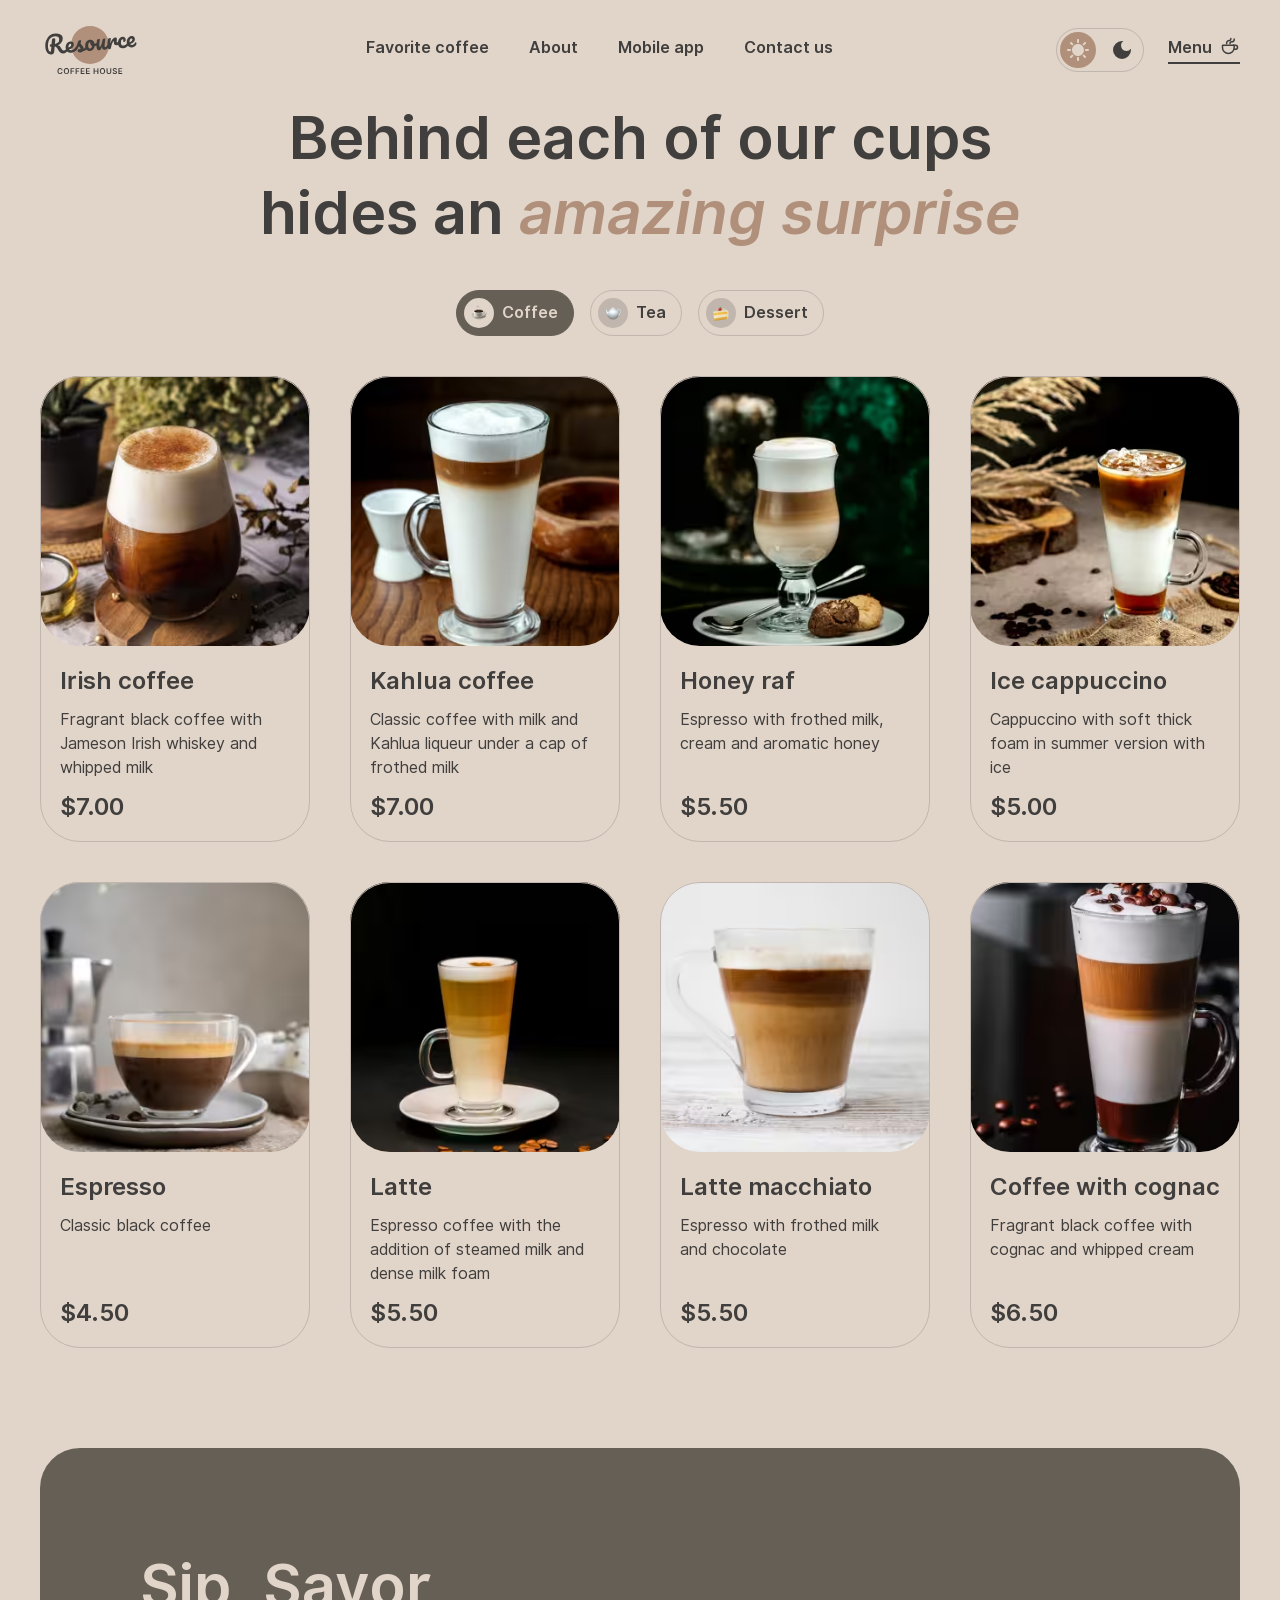
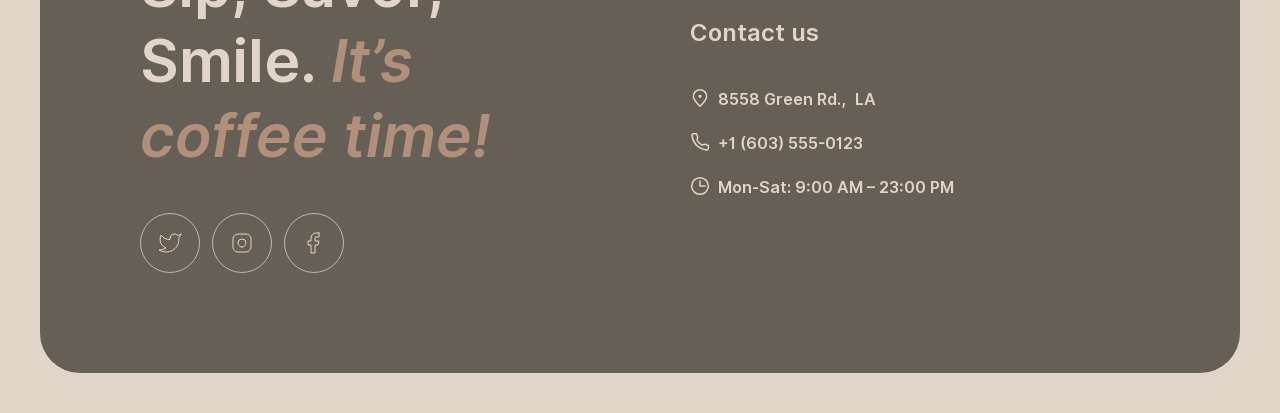
==== coffee-house/menu.html @ 5dc519ab "refactor: format documents" ====
<!doctype html>
<html class="page" lang="en" data-theme="light">
<head>
  <meta charset="UTF-8">
  <meta name="viewport" content="width=device-width, initial-scale=1.0">
  <title>Coffee House</title>
  <link rel="icon" href="images/favicon.svg" type="image/svg+xml">
  <link href="styles/main.css" rel="stylesheet">
  <script>
    if (localStorage.getItem("colorTheme")) {
      document.documentElement.dataset.theme = localStorage.getItem("colorTheme");
    }
  </script>
</head>
<body class="page__body body-js">
  <header class="page__header header">
    <a class="header__logo header-logo" href="index" aria-label="Home">
      <svg class="header-logo__icon" width="100" height="60" aria-hidden="true">
        <use href="images/sprite.svg#logo" />
      </svg>
    </a>
          
    <div class="header__theme header-theme">
      <input class="header-theme__input visually-hidden header-theme-input-js" type="radio" name="switch-theme" id="switch-theme-light" data-theme="light" checked>
      <label class="header-theme__label" for="switch-theme-light" title="Switch to light theme">
        <svg class="header-theme__icon" width="22" height="22" aria-hidden="true">
          <use href="images/sprite.svg#sun" />
        </svg>
      </label>
      <input class="header-theme__input visually-hidden header-theme-input-js" type="radio" name="switch-theme" id="switch-theme-dark" data-theme="dark">
      <label class="header-theme__label" for="switch-theme-dark" title="Switch to dark theme">
        <svg class="header-theme__icon" width="18" height="18" aria-hidden="true">
          <use href="images/sprite.svg#moon" />
        </svg>
      </label>
    </div>

    <button
      class="header__button button button--theme-icon-dark button--size-s button--nav-toggle header-nav-toggle-button-js"
      type="button" title="Toggle menu"></button>

    <nav class="header__nav header-nav header-nav-js">
      <ul class="header-nav__list header-nav-list-js">
        <li class="header-nav__item">
          <a class="header-nav__link" href="index#section-favorite-coffee">Favorite coffee</a>
        </li>
        <li class="header-nav__item">
          <a class="header-nav__link" href="index#section-about">About</a>
        </li>
        <li class="header-nav__item">
          <a class="header-nav__link" href="index#section-mobile-app">Mobile app</a>
        </li>
        <li class="header-nav__item">
          <a class="header-nav__link" href="#section-contact-us">Contact us</a>
        </li>
        <li class="header-nav__item">
          <a class="header-nav__link header-nav__link--is-active">Menu
            <svg class="header-nav__icon" width="20" height="20" aria-hidden="true">
              <use href="images/sprite.svg#coffee-cup" />
            </svg>
          </a>
        </li>
      </ul>
    </nav>
  </header>

  <main class="page__main">
    <section class="page__menu menu">
      <h1 class="menu__title title title--size-m">Behind each of our cups hides an
        <i class="title--highlight">amazing surprise</i>
      </h1>
      <ul class="menu__tabs">
        <li class="menu__tab tab">
          <input class="tab__input visually-hidden menu-tab-js" type="radio" name="menu-tab" id="menu-tab-coffee"
            data-category="coffee" checked>
          <label class="tab__label tab__label--icon-coffee" for="menu-tab-coffee">Coffee</label>
        </li>
        <li class="menu__tab tab">
          <input class="tab__input visually-hidden menu-tab-js" type="radio" name="menu-tab" id="menu-tab-tea"
            data-category="tea">
          <label class="tab__label tab__label--icon-tea" for="menu-tab-tea">Tea</label>
        </li>
        <li class="menu__tab tab">
          <input class="tab__input visually-hidden menu-tab-js" type="radio" name="menu-tab" id="menu-tab-dessert"
            data-category="dessert">
          <label class="tab__label tab__label--icon-dessert" for="menu-tab-dessert">Dessert</label>
        </li>
      </ul>

      <div class="menu__grid menu-grid-js"></div>

      <button class="menu__more button button--theme-icon-dark button--size-m menu-more-button-js" type="button"
        title="Previous slide">
        <svg class="button__icon" width="24" height="24" aria-hidden="true">
          <use href="images/sprite.svg#refresh" />
        </svg>
      </button>
    </section>
  </main>

  <dialog class="page__popup popup popup-js">
    <div class="popup__wrapper">
      <picture class="popup__picture popup-picture-js">
        <source srcset="images/menu/coffee/coffee-1.avif 1x, images/menu/coffee/coffee-1-2x.avif 2x" type="image/avif">
        <source srcset="images/menu/coffee/coffee-1.webp 1x, images/menu/coffee/coffee-1-2x.webp 2x" type="image/webp">
        <img class="popup__img" src="images/menu/coffee/coffee-1.jpg" alt="Irish coffee" width="340" height="340"
          srcset="images/menu/coffee/coffee-1.jpg 1x, images/menu/coffee/coffee-1-2x.jpg 2x">
      </picture>
      <div class="popup__info">
        <div class="popup__text">
          <h3 class="popup__title popup-title-js">Irish coffee</h3>
          <p class="popup__description popup-description-js">Fragrant black coffee with Jameson Irish whiskey and
            whipped milk</p>
        </div>
        <div class="popup__options">
          <p class="popup__label">Size</p>
          <ul class="popup__tabs">
            <li class="popup__tab tab">
              <input class="tab__input visually-hidden popup-tab-size-js" type="radio" name="size-tab" id="size-tab-s"
                data-size-price="0" checked>
              <label class="tab__label" data-tab="S" for="size-tab-s">200 ml</label>
            </li>
            <li class="popup__tab tab">
              <input class="tab__input visually-hidden popup-tab-size-js" type="radio" name="size-tab" id="size-tab-m"
                data-size-price="0.5">
              <label class="tab__label" data-tab="M" for="size-tab-m">300 ml</label>
            </li>
            <li class="popup__tab tab">
              <input class="tab__input visually-hidden popup-tab-size-js" type="radio" name="size-tab" id="size-tab-l"
                data-size-price="1">
              <label class="tab__label" data-tab="L" for="size-tab-l">400 ml</label>
            </li>
          </ul>
        </div>
        <div class="popup__options">
          <p class="popup__label">Additives</p>
          <ul class="popup__tabs">
            <li class="popup__tab tab">
              <input class="tab__input visually-hidden popup-tab-addiives-js" type="checkbox" name="addiives-tab-1"
                id="addiives-tab-1" data-additives-price="0.5">
              <label class="tab__label" data-tab="1" for="addiives-tab-1">Sugar</label>
            </li>
            <li class="popup__tab tab">
              <input class="tab__input visually-hidden popup-tab-addiives-js" type="checkbox" name="addiives-tab-2"
                id="addiives-tab-2" data-additives-price="0.5">
              <label class="tab__label" data-tab="2" for="addiives-tab-2">Cinnamon</label>
            </li>
            <li class="popup__tab tab">
              <input class="tab__input visually-hidden popup-tab-addiives-js" type="checkbox" name="addiives-tab-3"
                id="addiives-tab-3" data-additives-price="0.5">
              <label class="tab__label" data-tab="3" for="addiives-tab-3">Syrup</label>
            </li>
          </ul>
        </div>
        <p class="popup__price">
          <span>Total:</span>
          <span class="popup-price-js">$7.00</span>
        </p>
        <div class="popup__alert popup-alert">
          <svg class="popup-alert__icon" width="16" height="16" aria-hidden="true">
            <use href="images/sprite.svg#alert" />
          </svg>
          <p class="popup-alert__text">The cost is not final. Download our mobile app to see the final price and place
            your order. Earn loyalty points and enjoy your favorite coffee with up to 20% discount.</p>
        </div>
        <button class="popup__close button button--theme-secondary close-popup-js" type="button">Close</button>
      </div>
    </div>
  </dialog>

  <footer class="page__footer footer" id="section-contact-us">
    <div class="footer__wrapper">
      <div class="footer__col">
        <h2 class="footer__title title title--size-m">Sip, Savor, Smile.
          <i class="title--highlight">It’s coffee time!</i>
        </h2>
        <div class="footer__socials">
          <a class="footer__button button button--theme-icon-light button--size-m" href="http://twitter.com" title="Twitter" target="_blank">
            <svg class="button__icon" width="24" height="24" aria-hidden="true">
              <use href="images/sprite.svg#twitter" />
            </svg>
          </a>
          <a class="footer__button button button--theme-icon-light button--size-m" href="https://www.instagram.com/" title="Instagram" target="_blank">
            <svg class="button__icon" width="24" height="24" aria-hidden="true">
              <use href="images/sprite.svg#instagram" />
            </svg>
          </a>
          <a class="footer__button button button--theme-icon-light button--size-m" href="https://www.facebook.com/" title="Facebook" target="_blank">
            <svg class="button__icon" width="24" height="24" aria-hidden="true">
              <use href="images/sprite.svg#facebook" />
            </svg>
          </a>
        </div>
      </div>
      <div class="footer__col footer-contacts">
        <h3 class="footer-contacts__title">Contact us</h3>
        <div class="footer-contacts__list">
          <a class="footer-contacts__link"
            href="https://www.google.com/maps/place/GREEN+ROAD+SOLAR/@34.1634632,-118.3166475,14z/data=!4m6!3m5!1s0x80c2c15433e7f6f9:0xddedaf68bfef64a3!8m2!3d34.1681781!4d-118.2956104!16s%2Fg%2F11h_1gchy1?hl=en&entry=ttu"
            target="_blank">
            <svg class="footer-contacts__icon" width="20" height="20" aria-hidden="true">
              <use href="images/sprite.svg#pin" />
            </svg>
            8558 Green Rd., LA</a>
          <a class="footer-contacts__link" href="tel:+16035550123">
            <svg class="footer-contacts__icon" width="20" height="20" aria-hidden="true">
              <use href="images/sprite.svg#phone" />
            </svg>
            +1 (603) 555-0123</a>
          <p class="footer-contacts__text">
            <svg class="footer-contacts__icon" width="20" height="20" aria-hidden="true">
              <use href="images/sprite.svg#clock" />
            </svg>
            Mon-Sat: 9:00 AM – 23:00 PM
          </p>
        </div>
      </div>
    </div>
  </footer>
  <script src="scripts/common.js"></script>
  <script src="scripts/menu.js"></script>
</body>

</html>
---- coffee-house/styles/main.css ----
/*! normalize.css v8.0.1 | MIT License | github.com/necolas/normalize.css */
/* Document
   ========================================================================== */
/**
 * 1. Correct the line height in all browsers.
 * 2. Prevent adjustments of font size after orientation changes in iOS.
 */
html {
  line-height: 1.15; /* 1 */
  -webkit-text-size-adjust: 100%; /* 2 */
}

/* Sections
   ========================================================================== */
/**
 * Remove the margin in all browsers.
 */
body {
  margin: 0;
}

/**
 * Render the `main` element consistently in IE.
 */
main {
  display: block;
}

/**
 * Correct the font size and margin on `h1` elements within `section` and
 * `article` contexts in Chrome, Firefox, and Safari.
 */
h1 {
  font-size: 2em;
  margin: 0.67em 0;
}

/* Grouping content
   ========================================================================== */
/**
 * 1. Add the correct box sizing in Firefox.
 * 2. Show the overflow in Edge and IE.
 */
hr {
  box-sizing: content-box; /* 1 */
  height: 0; /* 1 */
  overflow: visible; /* 2 */
}

/**
 * 1. Correct the inheritance and scaling of font size in all browsers.
 * 2. Correct the odd `em` font sizing in all browsers.
 */
pre {
  font-family: monospace, monospace; /* 1 */
  font-size: 1em; /* 2 */
}

/* Text-level semantics
   ========================================================================== */
/**
 * Remove the gray background on active links in IE 10.
 */
a {
  background-color: transparent;
}

/**
 * 1. Remove the bottom border in Chrome 57-
 * 2. Add the correct text decoration in Chrome, Edge, IE, Opera, and Safari.
 */
abbr[title] {
  border-bottom: none; /* 1 */
  text-decoration: underline; /* 2 */
  -webkit-text-decoration: underline dotted;
          text-decoration: underline dotted; /* 2 */
}

/**
 * Add the correct font weight in Chrome, Edge, and Safari.
 */
b,
strong {
  font-weight: bolder;
}

/**
 * 1. Correct the inheritance and scaling of font size in all browsers.
 * 2. Correct the odd `em` font sizing in all browsers.
 */
code,
kbd,
samp {
  font-family: monospace, monospace; /* 1 */
  font-size: 1em; /* 2 */
}

/**
 * Add the correct font size in all browsers.
 */
small {
  font-size: 80%;
}

/**
 * Prevent `sub` and `sup` elements from affecting the line height in
 * all browsers.
 */
sub,
sup {
  font-size: 75%;
  line-height: 0;
  position: relative;
  vertical-align: baseline;
}

sub {
  bottom: -0.25em;
}

sup {
  top: -0.5em;
}

/* Embedded content
   ========================================================================== */
/**
 * Remove the border on images inside links in IE 10.
 */
img {
  border-style: none;
}

/* Forms
   ========================================================================== */
/**
 * 1. Change the font styles in all browsers.
 * 2. Remove the margin in Firefox and Safari.
 */
button,
input,
optgroup,
select,
textarea {
  font-family: inherit; /* 1 */
  font-size: 100%; /* 1 */
  line-height: 1.15; /* 1 */
  margin: 0; /* 2 */
}

/**
 * Show the overflow in IE.
 * 1. Show the overflow in Edge.
 */
button,
input { /* 1 */
  overflow: visible;
}

/**
 * Remove the inheritance of text transform in Edge, Firefox, and IE.
 * 1. Remove the inheritance of text transform in Firefox.
 */
button,
select { /* 1 */
  text-transform: none;
}

/**
 * Correct the inability to style clickable types in iOS and Safari.
 */
button,
[type=button],
[type=reset],
[type=submit] {
  -webkit-appearance: button;
}

/**
 * Remove the inner border and padding in Firefox.
 */
button::-moz-focus-inner,
[type=button]::-moz-focus-inner,
[type=reset]::-moz-focus-inner,
[type=submit]::-moz-focus-inner {
  border-style: none;
  padding: 0;
}

/**
 * Restore the focus styles unset by the previous rule.
 */
button:-moz-focusring,
[type=button]:-moz-focusring,
[type=reset]:-moz-focusring,
[type=submit]:-moz-focusring {
  outline: 1px dotted ButtonText;
}

/**
 * Correct the padding in Firefox.
 */
fieldset {
  padding: 0.35em 0.75em 0.625em;
}

/**
 * 1. Correct the text wrapping in Edge and IE.
 * 2. Correct the color inheritance from `fieldset` elements in IE.
 * 3. Remove the padding so developers are not caught out when they zero out
 *    `fieldset` elements in all browsers.
 */
legend {
  box-sizing: border-box; /* 1 */
  color: inherit; /* 2 */
  display: table; /* 1 */
  max-width: 100%; /* 1 */
  padding: 0; /* 3 */
  white-space: normal; /* 1 */
}

/**
 * Add the correct vertical alignment in Chrome, Firefox, and Opera.
 */
progress {
  vertical-align: baseline;
}

/**
 * Remove the default vertical scrollbar in IE 10+.
 */
textarea {
  overflow: auto;
}

/**
 * 1. Add the correct box sizing in IE 10.
 * 2. Remove the padding in IE 10.
 */
[type=checkbox],
[type=radio] {
  box-sizing: border-box; /* 1 */
  padding: 0; /* 2 */
}

/**
 * Correct the cursor style of increment and decrement buttons in Chrome.
 */
[type=number]::-webkit-inner-spin-button,
[type=number]::-webkit-outer-spin-button {
  height: auto;
}

/**
 * 1. Correct the odd appearance in Chrome and Safari.
 * 2. Correct the outline style in Safari.
 */
[type=search] {
  -webkit-appearance: textfield; /* 1 */
  outline-offset: -2px; /* 2 */
}

/**
 * Remove the inner padding in Chrome and Safari on macOS.
 */
[type=search]::-webkit-search-decoration {
  -webkit-appearance: none;
}

/**
 * 1. Correct the inability to style clickable types in iOS and Safari.
 * 2. Change font properties to `inherit` in Safari.
 */
::-webkit-file-upload-button {
  -webkit-appearance: button; /* 1 */
  font: inherit; /* 2 */
}

/* Interactive
   ========================================================================== */
/*
 * Add the correct display in Edge, IE 10+, and Firefox.
 */
details {
  display: block;
}

/*
 * Add the correct display in all browsers.
 */
summary {
  display: list-item;
}

/* Misc
   ========================================================================== */
/**
 * Add the correct display in IE 10+.
 */
template {
  display: none;
}

/**
 * Add the correct display in IE 10.
 */
[hidden] {
  display: none;
}

:root {
  --text-dark: #403F3D;
  --text-light: #E1D4C9;
  --text-accent: #B0907A;
  --background-body: #E1D4C9;
  --background-container: #665F55;
  --background-backdrop: rgba(64, 63, 61, 0.8);
  --border-light: #C1B6AD;
  --border-dark: #665F55;
  --font: 'Inter', sans-serif;
}

html[data-theme=dark] {
  --text-dark: #E1D4C9;
  --text-light: #E1D4C9;
  --text-accent: #B0907A;
  --background-body: #292826;
  --background-container: #403F3D;
  --background-backdrop: rgba(41, 40, 38, 0.8);
  --border-light: #665F55;
  --border-dark: #C1B6AD;
}

@font-face {
  font-family: "Inter";
  src: url("../fonts/Inter-SemiBold.woff2") format("woff2"), url("../fonts/Inter-SemiBold.woff") format("woff");
  font-weight: 600;
  font-style: normal;
  font-display: swap;
}
@font-face {
  font-family: "Inter";
  src: url("../fonts/Inter-SemiBoldItalic.woff2") format("woff2"), url("../fonts/Inter-SemiBoldItalic.woff") format("woff");
  font-weight: 600;
  font-style: italic;
  font-display: swap;
}
@font-face {
  font-family: "Inter";
  src: url("../fonts/Inter-Regular.woff2") format("woff2"), url("../fonts/Inter-Regular.woff") format("woff");
  font-weight: normal;
  font-style: normal;
  font-display: swap;
}
@keyframes fade-in {
  0% {
    opacity: 0;
    display: none;
  }
  100% {
    opacity: 1;
    display: block;
  }
}
@keyframes fade-out {
  0% {
    opacity: 1;
    display: block;
  }
  100% {
    opacity: 0;
    display: none;
  }
}
@keyframes backdrop-fade-in {
  0% {
    background-color: transparent;
  }
  100% {
    background-color: rgba(64, 63, 61, 0.8);
  }
}
*,
::before,
::after {
  box-sizing: border-box;
}

/*
 * Hide only visually, but have it available for screen readers:
 * https://snook.ca/archives/html_and_css/hiding-content-for-accessibility
 *
 * 1. For long content, line feeds are not interpreted as spaces and small width
 *    causes content to wrap 1 word per line:
 *    https://medium.com/@jessebeach/beware-smushed-off-screen-accessible-text-5952a4c2cbfe
 */
.visually-hidden {
  border: 0;
  clip: rect(0, 0, 0, 0);
  height: 1px;
  margin: -1px;
  overflow: hidden;
  padding: 0;
  position: absolute;
  white-space: nowrap;
  width: 1px;
  /* 1 */
}

:focus-visible {
  outline: 2px solid var(--text-accent);
  outline-offset: 2px;
  border-radius: 2px;
}

.page {
  scroll-behavior: smooth;
}
.page__body {
  height: 100dvh;
  display: flex;
  flex-direction: column;
  align-items: center;
  font-family: var(--font);
  background-color: var(--background-body);
  color: var(--text-dark);
}
@media (max-width: 768px) {
  .page__body--is-tablet-fixed {
    overflow: hidden;
  }
}
.page__body--is-fixed {
  overflow: hidden;
}
.page__header, .page__main, .page__footer {
  width: 100%;
  max-width: 1440px;
}
.page__main {
  padding-right: 40px;
  padding-left: 40px;
}
@media (max-width: 767px) {
  .page__main {
    padding-right: 16px;
    padding-left: 16px;
  }
}
.page__hero, .page__slider, .page__about, .page__apps, .page__menu {
  margin-bottom: 100px;
}
.page__footer {
  margin-top: auto;
}

.title {
  font-weight: 600;
}
.title--size-l {
  font-size: 72px;
  line-height: 76px;
}
@media (max-width: 767px) {
  .title--size-l {
    font-size: 42px;
    line-height: 48px;
  }
}
.title--size-m {
  font-size: 60px;
  line-height: 75px;
}
@media (max-width: 767px) {
  .title--size-m {
    font-size: 32px;
    line-height: 40px;
  }
}
.title--highlight {
  color: var(--text-accent);
}

.button {
  display: inline-flex;
  justify-content: center;
  align-items: center;
  border-radius: 100px;
  color: var(--text-dark);
  text-decoration: none;
  font-weight: 600;
  line-height: 24px;
  cursor: pointer;
  border: none;
}
.button--size-s {
  --theme-icon-button-size: 44px;
}
.button--size-m {
  --theme-icon-button-size: 60px;
}
.button--theme-accent {
  min-height: 64px;
  padding: 8px 24px;
  background-color: var(--background-body);
}
.button--theme-accent .button__icon {
  margin-left: 8px;
  width: 20px;
}
@media (hover: hover) {
  .button--theme-accent .button__icon {
    margin-left: 0;
    width: 0;
    opacity: 0;
    transition: opacity 0.2s, width 0.2s 0.2s, margin-left 0.2s 0.2s;
  }
  .button--theme-accent:hover .button__icon {
    margin-left: 8px;
    width: 20px;
    opacity: 1;
    transition: opacity 0.2s 0.2s, width 0.2s, margin-left 0.2s;
  }
}
.button--theme-secondary {
  min-height: 44px;
  padding: 8px 24px;
  background-color: transparent;
  transition: background-color 0.2s, color 0.2s;
  border: 1px solid var(--border-dark);
}
@media (hover: hover) {
  .button--theme-secondary:hover {
    background-color: var(--background-container);
    color: var(--text-light);
  }
}
.button--theme-icon-dark, .button--theme-icon-light {
  width: var(--theme-icon-button-size);
  height: var(--theme-icon-button-size);
  background-color: transparent;
  transition: background-color 0.2s, color 0.2s;
}
.button--theme-icon-dark {
  border: 1px solid var(--border-dark);
}
@media (hover: hover) {
  .button--theme-icon-dark:hover {
    background-color: var(--background-container);
    color: var(--text-light);
  }
}
.button--theme-icon-light {
  border: 1px solid var(--border-light);
  color: var(--text-light);
}
@media (hover: hover) {
  .button--theme-icon-light:hover {
    background-color: var(--background-body);
    color: var(--text-dark);
  }
}
.button--theme-apps {
  justify-content: flex-start;
  gap: 8px;
  min-height: 64px;
  padding: 11px 19px;
  background-color: var(--background-body);
  border: 1px solid var(--border-dark);
  text-align: left;
  transition: background-color 0.2s, color 0.2s;
}
.button--theme-apps .button__info {
  display: flex;
  flex-direction: column;
  gap: 2px;
}
.button--theme-apps .button__title {
  font-size: 10px;
  font-weight: 600;
  line-height: 14px;
}
.button--theme-apps .button__text {
  font-weight: 600;
  line-height: 24px;
}
@media (hover: hover) {
  .button--theme-apps:hover {
    background-color: var(--background-container);
    color: var(--text-light);
  }
}
.button--nav-toggle {
  position: relative;
}
.button--nav-toggle::before, .button--nav-toggle::after {
  content: "";
  position: absolute;
  width: 18px;
  height: 2px;
  left: 50%;
  top: 50%;
  transform: translate(-50%, -50%);
  border-radius: 2px;
  background-color: currentColor;
  transition: transform 0.3s, margin-top 0.3s;
}
.button--nav-toggle::before {
  margin-top: -4px;
}
.button--nav-toggle::after {
  margin-top: 4px;
}
.button--nav-toggle.button--is-active::before, .button--nav-toggle.button--is-active::after {
  margin-top: 0;
}
.button--nav-toggle.button--is-active::before {
  transform: translate(-50%, -50%) rotate(45deg);
}
.button--nav-toggle.button--is-active::after {
  transform: translate(-50%, -50%) rotate(-45deg);
}

.tab__input:checked + .tab__label {
  border: 1px solid var(--border-dark);
  background-color: var(--background-container);
  color: var(--text-light);
}
.tab__input:checked + .tab__label::before {
  background-color: var(--background-body);
  color: var(--text-dark);
}
@media (hover: hover) {
  .tab__label:hover {
    border: 1px solid var(--border-dark);
    background-color: var(--background-container);
    color: var(--text-light);
  }
  .tab__label:hover::before {
    background-color: var(--background-body);
    color: var(--text-dark);
  }
}
.tab__input:not(:checked) + .tab__label {
  cursor: pointer;
}
.tab__input:focus-visible + .tab__label {
  outline: 2px solid var(--text-accent);
  outline-offset: 2px;
}
.tab__label {
  display: flex;
  align-items: center;
  gap: 8px;
  padding: 7px 15px 7px 7px;
  border: 1px solid var(--border-light);
  border-radius: 100px;
  font-weight: 600;
  line-height: 24px;
  transition: border 0.2s, background-color 0.2s, color 0.2s;
}
.tab__label::before {
  content: attr(data-tab);
  width: 30px;
  height: 30px;
  display: flex;
  justify-content: center;
  align-items: center;
  border-radius: 100px;
  flex-shrink: 0;
  transition: background-color 0.2s;
  background-color: var(--border-light);
  color: var(--text-dark);
}
.tab__label--icon-coffee::before, .tab__label--icon-tea::before, .tab__label--icon-dessert::before {
  background-image: url("../images/tabs/menu-sprite.png");
}
@media (min-resolution: 2dppx) {
  .tab__label--icon-coffee::before, .tab__label--icon-tea::before, .tab__label--icon-dessert::before {
    background-image: url("../images/tabs/menu-sprite-2x.png");
    background-size: auto 30px;
  }
}
.tab__label--icon-tea::before {
  background-position: -30px 0;
}
.tab__label--icon-dessert::before {
  background-position: -60px 0;
}

.header {
  position: relative;
  display: flex;
  justify-content: space-between;
  align-items: center;
  padding: 20px 40px;
  gap: 40px;
}
@media (max-width: 1024px) {
  .header {
    gap: 36px;
  }
}
@media (max-width: 768px) {
  .header {
    gap: 24px;
  }
}
@media (max-width: 767px) {
  .header {
    padding-right: 16px;
    padding-left: 16px;
    gap: 12px;
  }
}
.header__theme {
  position: absolute;
  right: 136px;
}
@media (max-width: 768px) {
  .header__theme {
    position: static;
    margin-left: auto;
  }
}
.header__button {
  display: none;
}
@media (max-width: 768px) {
  .header__button {
    display: inline-flex;
  }
}
.header__nav {
  flex-grow: 1;
}
@media (max-width: 768px) {
  .header__nav {
    position: absolute;
    top: 100px;
    right: 0;
    bottom: 0;
    left: 0;
    z-index: 10;
    overflow: hidden;
  }
}

.header-logo__icon {
  vertical-align: middle;
}

.header-theme {
  display: flex;
  gap: 8px;
  border-radius: 50px;
  border: 1px solid var(--border-light);
  padding: 3px;
}
@media (max-width: 768px) {
  .header-theme {
    padding-top: 5px;
    padding-bottom: 5px;
  }
}
@media (hover: hover) {
  .header-theme__input:not(.header-theme__input:checked) + .header-theme__label {
    cursor: pointer;
  }
  .header-theme__input:not(.header-theme__input:checked) + .header-theme__label:hover {
    color: var(--text-light);
    background-color: var(--background-container);
  }
}
.header-theme__input:checked + .header-theme__label {
  background-color: var(--text-accent);
  color: var(--text-light);
}
.header-theme__label {
  width: 36px;
  height: 36px;
  border: none;
  padding: 0;
  display: flex;
  align-items: center;
  justify-content: center;
  border-radius: 50%;
  color: inherit;
  background-color: transparent;
  transition: background-color 0.2s, color 0.2s;
}
@media (max-width: 768px) {
  .header-theme__label {
    width: 44px;
    height: 40px;
  }
}

@media (max-width: 768px) {
  .header-nav {
    visibility: hidden;
    transition: visibility 0.3s;
    transition-property: visibility;
  }
  .header-nav--is-active {
    visibility: visible;
  }
}
.header-nav__list {
  left: 100%;
  display: flex;
  align-items: center;
  text-align: center;
  padding-left: 0;
  margin-top: 0;
  margin-bottom: 0;
  list-style: none;
  gap: 40px;
}
@media (max-width: 1024px) {
  .header-nav__list {
    gap: 32px;
  }
}
@media (max-width: 800px) {
  .header-nav__list {
    gap: 32px;
  }
}
@media (max-width: 768px) {
  .header-nav__list {
    gap: 60px;
    position: absolute;
    right: 0;
    top: 0;
    bottom: 0;
    align-items: center;
    flex-direction: column;
    width: 100%;
    padding: 60px 40px;
    background-color: var(--background-body);
    transform: translateX(0);
    transition: transform 0.3s;
    box-sizing: border-box;
    overflow: auto;
  }
}
@media (max-width: 768px) and (hover: hover) {
  .header-nav__list {
    gap: 56px;
  }
}
@media (max-width: 768px) {
  .header-nav__list--is-active {
    transform: translateX(-100%);
  }
}
.header-nav__item:first-child {
  margin-left: auto;
}
.header-nav__item:last-child {
  margin-left: auto;
  padding-left: 110px;
}
@media (max-width: 768px) {
  .header-nav__item:first-child {
    margin-left: 0;
  }
  .header-nav__item:last-child {
    margin-top: 40px;
    margin-left: 0;
  }
}
.header-nav__link {
  position: relative;
  display: flex;
  padding-bottom: 4px;
  gap: 8px;
  color: var(--text-dark);
  text-decoration: none;
  font-weight: 600;
  line-height: 24px;
}
@media (max-width: 768px) {
  .header-nav__link {
    gap: 16px;
    font-size: 32px;
    line-height: 40px;
  }
}
@media (max-width: 768px) and (hover: none) {
  .header-nav__link {
    padding-bottom: 0;
  }
  .header-nav__link::after {
    display: none;
  }
}
.header-nav__link::after {
  content: "";
  position: absolute;
  right: 0;
  bottom: 0;
  left: 0;
  height: 2px;
  width: 0;
  margin-right: auto;
  margin-left: auto;
  background-color: currentColor;
  transition: width 0.2s, opacity 0.2s;
  opacity: 0;
}
.header-nav__link--is-active::after {
  width: 100%;
  opacity: 1;
}
@media (hover: hover) {
  .header-nav__link:hover::after {
    width: 100%;
    opacity: 1;
  }
}
.header-nav__icon {
  vertical-align: top;
}
@media (max-width: 768px) {
  .header-nav__icon {
    width: 40px;
    height: 40px;
  }
}

.hero {
  padding: 100px;
  border-radius: 40px;
  position: relative;
}
@media (max-width: 1024px) {
  .hero {
    padding-right: 60px;
    padding-left: 60px;
  }
}
@media (max-width: 767px) {
  .hero {
    padding: 60px 16px;
  }
}
.hero__media {
  position: absolute;
  left: 0;
  top: 0;
  height: 100%;
  width: 100%;
  border-radius: 40px;
  -o-object-fit: cover;
     object-fit: cover;
  background-color: var(--background-container);
}
.hero__info {
  max-width: 530px;
  position: relative;
  color: var(--text-light);
}
.hero__title {
  margin-top: 0;
  margin-bottom: 40px;
}
.hero__text {
  margin-top: 0;
  margin-bottom: 40px;
  line-height: 24px;
}
.hero__button {
  min-width: 200px;
}

.slider {
  text-align: center;
}
.slider__title {
  margin-top: 0;
  margin-bottom: 40px;
}
.slider__inner {
  position: relative;
}
.slider__slides {
  margin-left: auto;
  margin-right: auto;
  max-width: 480px;
  overflow: hidden;
  display: flex;
}
.slider__slide {
  flex-shrink: 0;
  max-width: 100%;
}
.slider__button {
  position: absolute;
  top: 50%;
  transform: translateY(-50%);
}
.slider__button--prev {
  left: 4px;
}
@media (max-width: 1024px) {
  .slider__button--prev {
    left: 0;
  }
}
.slider__button--next {
  right: 4px;
}
@media (max-width: 1024px) {
  .slider__button--next {
    right: 0;
  }
}
@media (max-width: 767px) {
  .slider__button {
    display: none;
  }
}
.slider__pagination {
  margin-top: 40px;
  display: flex;
  justify-content: center;
  gap: 12px;
}
.slider__page {
  width: 40px;
  height: 4px;
  border-radius: 100px;
  background-color: var(--border-light);
  transition: background-color 0.2s;
}
.slider__page--is-active {
  background-color: var(--border-dark);
}

.slider-slide__img {
  width: 100%;
  height: auto;
  display: block;
  margin-bottom: 20px;
}
.slider-slide__title {
  margin-top: 0;
  margin-bottom: 16px;
}
.slider-slide__title, .slider-slide__price {
  margin-top: 0;
  font-size: 24px;
  font-weight: 600;
  line-height: 30px;
}
.slider-slide__description {
  margin-top: 0;
  margin-bottom: 16px;
  line-height: 24px;
}
.slider-slide__price {
  margin-bottom: 0;
}

.about__title {
  margin-top: 0;
  margin-bottom: 40px;
}
.about__gallery {
  display: grid;
  grid-template-columns: repeat(2, 1fr);
  grid-gap: 40px;
}
@media (max-width: 768px) {
  .about__gallery {
    display: flex;
    flex-direction: column;
  }
}
.about__picture {
  overflow: hidden;
  border-radius: 20px;
}
.about__picture:nth-child(4n-3) {
  grid-row: 1/3;
  aspect-ratio: 660/590;
}
.about__picture:nth-child(4n-2) {
  grid-row: 3/4;
  aspect-ratio: 660/430;
}
.about__picture:nth-child(4n-1) {
  grid-row: 1/2;
  aspect-ratio: 660/430;
}
.about__picture:nth-child(4n) {
  grid-row: 2/4;
  aspect-ratio: 660/590;
}
@media (max-width: 768px) {
  .about__picture:nth-child(n) {
    height: 590px;
    aspect-ratio: auto;
  }
  .about__picture--hide-mobile {
    display: none;
  }
}
.about__img {
  display: block;
  width: 100%;
  height: 100%;
  -o-object-fit: cover;
     object-fit: cover;
  border-radius: 20px;
  transform: scale(1.1);
  transition: transform 0.2s;
}
@media (max-width: 768px) {
  .about__img {
    transform: scale(1.055);
  }
}
@media (max-width: 767px) {
  .about__img {
    transform: scale(1.23);
  }
}
@media (hover: hover) {
  .about__img:hover {
    transform: scale(1);
  }
}

.apps {
  display: flex;
  align-items: center;
  gap: 100px;
}
@media (max-width: 1024px) {
  .apps {
    flex-direction: column;
  }
}
@media (max-width: 767px) {
  .apps {
    gap: 40px;
  }
}
.apps__info {
  flex-basis: 50%;
}
.apps__title {
  margin-top: 0;
  margin-bottom: 40px;
}
.apps__text {
  margin-top: 0;
  margin-bottom: 40px;
  line-height: 24px;
}
.apps__buttons {
  margin-bottom: 1px;
  display: flex;
  flex-wrap: wrap;
  gap: 20px;
}
.apps__button {
  min-width: 200px;
}
.apps__picture {
  flex-basis: 50%;
}
.apps__img {
  width: 100%;
  height: auto;
  display: block;
}

.menu__title {
  margin: 0 auto 40px;
  max-width: 800px;
  text-align: center;
}
.menu__tabs {
  display: flex;
  flex-wrap: wrap;
  justify-content: center;
  gap: 16px;
  padding-left: 0;
  margin-top: 0;
  margin-bottom: 40px;
  list-style: none;
}
@media (max-width: 767px) {
  .menu__tabs {
    gap: 8px;
  }
}
.menu__grid {
  display: flex;
  flex-wrap: wrap;
  justify-content: center;
  gap: 40px;
}
.menu__item {
  position: relative;
  max-width: 310px;
  flex-basis: calc(25% - 30px);
}
@media (max-width: 1024px) {
  .menu__item {
    flex-basis: calc(33.3333% - 26.6666666667px);
  }
}
@media (max-width: 768px) {
  .menu__item {
    flex-basis: calc(50% - 20px);
  }
}
@media (max-width: 480px) {
  .menu__item {
    flex-basis: 100%;
  }
}
.menu__more {
  display: none;
  margin-top: 40px;
  margin-left: auto;
  margin-right: auto;
}
.menu__more--is-active {
  display: flex;
}

.menu-item {
  border-radius: 40px;
  display: flex;
  flex-direction: column;
  cursor: pointer;
}
@media (max-width: 768px) {
  .menu-item--hide-mobile {
    display: none;
  }
}
.menu-item::after {
  content: "";
  position: absolute;
  top: 0;
  right: 0;
  bottom: 0;
  left: 0;
  border: 1px solid var(--border-light);
  pointer-events: none;
  border-radius: 40px;
}
.menu-item__picture {
  display: block;
  border-radius: 40px;
  overflow: hidden;
}
.menu-item__img {
  display: block;
  width: 100%;
  height: auto;
  transform: scale(1.1);
  transition: transform 0.2s;
  border-radius: 40px;
}
.menu-item__info {
  display: flex;
  flex-direction: column;
  padding: 20px;
  gap: 12px;
  flex-grow: 1;
  border-bottom-right-radius: 40px;
  border-bottom-left-radius: 40px;
}
.menu-item__title {
  margin-top: 0;
  margin-bottom: 0;
  font-size: 24px;
  font-weight: 600;
  line-height: 30px;
}
.menu-item__text {
  min-height: 72px;
  margin-top: 0;
  margin-bottom: 0;
  line-height: 24px;
}
.menu-item__price {
  margin-top: auto;
  margin-bottom: 0;
  font-size: 24px;
  font-weight: 600;
  line-height: 30px;
}
@media (hover: hover) {
  .menu-item:hover .menu-item__img {
    transform: scale(1);
  }
}

.popup {
  position: fixed;
  padding: 0;
  border: none;
  background: none;
  width: 800px;
  max-width: calc(100% - 80px);
  max-height: calc(100% - 80px);
  animation: fade-out 0.3s ease-out;
  color: var(--text-dark);
  border-radius: 40px;
  top: 0;
  bottom: 0;
}
@media (max-width: 520px) {
  .popup {
    max-width: calc(100% - 38px);
    max-height: calc(100% - 38px);
  }
}
.popup[open] {
  animation: fade-in 0.3s ease-out;
}
.popup::backdrop {
  background-color: rgba(64, 63, 61, 0.8);
  animation: backdrop-fade-in 0.3s ease-out forwards;
  cursor: pointer;
}
.popup__wrapper {
  padding: 16px;
  background: var(--background-body);
  display: flex;
  align-items: flex-start;
  gap: 20px;
  border-radius: 40px;
}
.popup__picture {
  display: block;
  border-radius: 40px;
  overflow: hidden;
  width: 310px;
  flex-shrink: 0;
}
@media (max-width: 767px) {
  .popup__picture {
    display: none;
  }
}
.popup__img {
  display: block;
  width: 100%;
  height: auto;
  transform: scale(1.1);
  transition: transform 0.2s;
  border-radius: 40px;
}
.popup__info {
  display: flex;
  flex-direction: column;
  gap: 20px;
}
.popup__text {
  display: flex;
  flex-direction: column;
  gap: 12px;
}
.popup__title {
  margin-top: 0;
  margin-bottom: 0;
  font-size: 24px;
  font-weight: 600;
  line-height: 30px;
}
.popup__description {
  margin-top: 0;
  margin-bottom: 0;
  line-height: 24px;
}
.popup__label {
  margin-top: 0;
  margin-bottom: 8px;
  line-height: 24px;
}
.popup__tabs {
  display: flex;
  flex-wrap: wrap;
  gap: 8px;
  padding-left: 0;
  margin-top: 0;
  margin-bottom: 0;
  list-style: none;
}
.popup__price {
  display: flex;
  justify-content: space-between;
  gap: 20px;
  margin-top: auto;
  margin-bottom: 0;
  font-size: 24px;
  font-weight: 600;
  line-height: 30px;
}

.popup-alert {
  display: flex;
  gap: 8px;
  padding-top: 12px;
  padding-bottom: 12px;
  border-top: 1px solid var(--border-light);
}
.popup-alert__icon {
  flex-shrink: 0;
}
.popup-alert__text {
  margin-top: 0;
  margin-bottom: 0;
  font-size: 10px;
  font-weight: 600;
  line-height: 14px;
}

.footer {
  padding-left: 40px;
  padding-right: 40px;
}
@media (max-width: 767px) {
  .footer {
    padding-right: 16px;
    padding-left: 16px;
  }
}
.footer__wrapper {
  margin-bottom: 40px;
  display: flex;
  justify-content: space-between;
  align-items: center;
  padding: 100px;
  gap: 100px;
  border-radius: 40px;
  background-color: var(--background-container);
  color: var(--text-light);
}
@media (max-width: 1024px) {
  .footer__wrapper {
    padding-right: 60px;
    padding-left: 60px;
    flex-direction: column;
    align-items: flex-start;
  }
}
@media (max-width: 767px) {
  .footer__wrapper {
    padding: 60px 16px;
    gap: 40px;
  }
}
.footer__col {
  flex-basis: 50%;
}
.footer__title {
  margin-top: 0;
  margin-bottom: 40px;
}
.footer__socials {
  display: flex;
  gap: 12px;
}

.footer-contacts__title {
  margin-top: 0;
  margin-bottom: 40px;
  font-size: 24px;
  font-weight: 600;
  line-height: 30px;
}
.footer-contacts__list {
  display: flex;
  flex-direction: column;
  align-items: flex-start;
  gap: 16px;
}
.footer-contacts__link, .footer-contacts__text {
  display: flex;
  padding-bottom: 4px;
  gap: 8px;
  font-weight: 600;
  line-height: 24px;
}
.footer-contacts__link {
  position: relative;
  color: currentColor;
  text-decoration: none;
}
.footer-contacts__link::after {
  content: "";
  position: absolute;
  right: 0;
  bottom: 0;
  left: 0;
  height: 2px;
  width: 0;
  margin-right: auto;
  margin-left: auto;
  background-color: currentColor;
  transition: width 0.2s, opacity 0.2s;
  opacity: 0;
}
@media (hover: hover) {
  .footer-contacts__link:hover::after {
    width: 100%;
    opacity: 1;
  }
}
.footer-contacts__text {
  margin-top: 0;
  margin-bottom: 0;
}/*# sourceMappingURL=main.css.map */
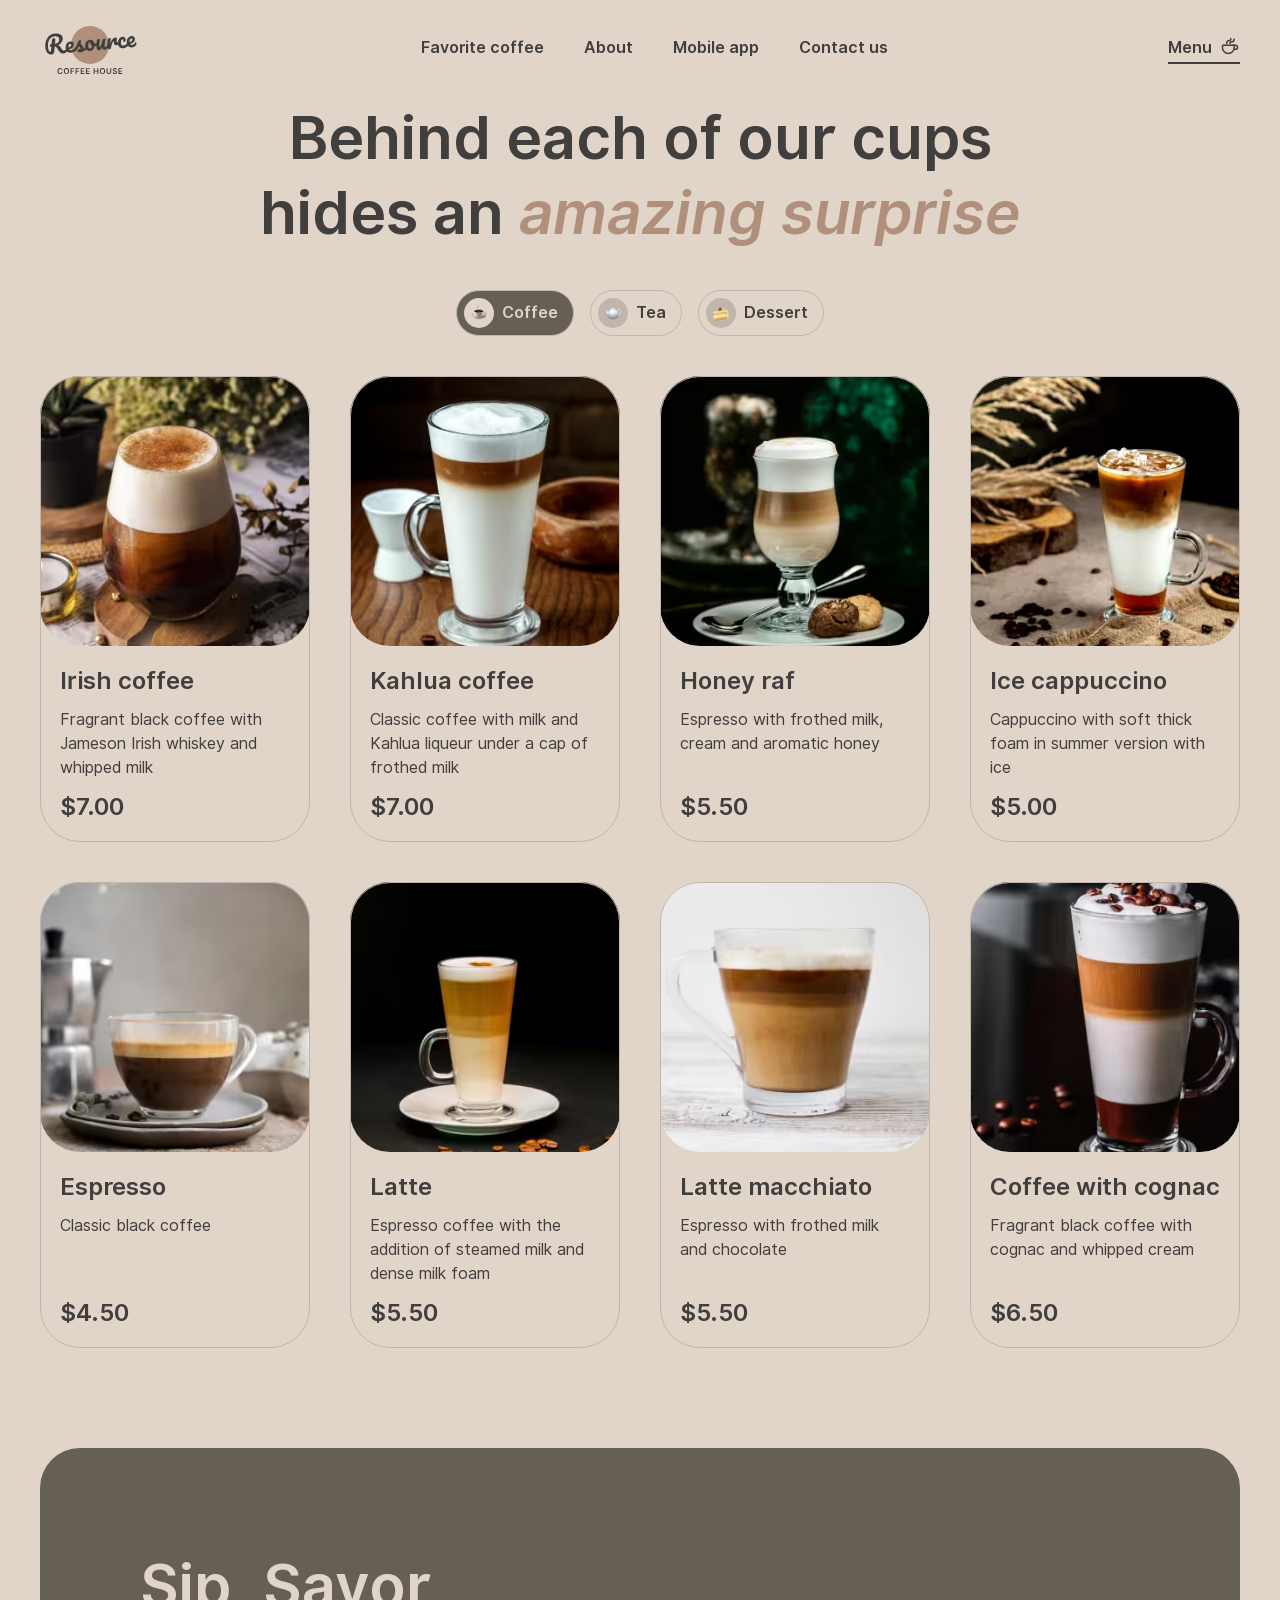
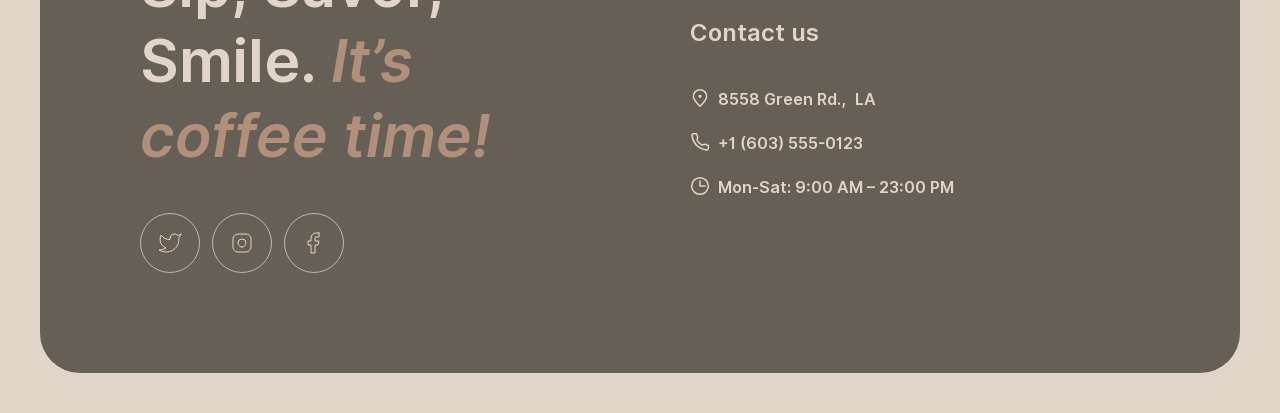
==== commit 969f0320: "Merge pull request #1 from JohnEVgit/landing-page Landing Page. Часть 1: Вёрстка" ====
--- a/coffee-house/menu.html
+++ b/coffee-house/menu.html
@@ -1,224 +1,239 @@
 <!doctype html>
-<html class="page" lang="en" data-theme="light">
-<head>
-  <meta charset="UTF-8">
-  <meta name="viewport" content="width=device-width, initial-scale=1.0">
-  <title>Coffee House</title>
-  <link rel="icon" href="images/favicon.svg" type="image/svg+xml">
-  <link href="styles/main.css" rel="stylesheet">
-  <script>
-    if (localStorage.getItem("colorTheme")) {
-      document.documentElement.dataset.theme = localStorage.getItem("colorTheme");
-    }
-  </script>
-</head>
-<body class="page__body body-js">
-  <header class="page__header header">
-    <a class="header__logo header-logo" href="index" aria-label="Home">
-      <svg class="header-logo__icon" width="100" height="60" aria-hidden="true">
-        <use href="images/sprite.svg#logo" />
-      </svg>
-    </a>
-          
-    <div class="header__theme header-theme">
-      <input class="header-theme__input visually-hidden header-theme-input-js" type="radio" name="switch-theme" id="switch-theme-light" data-theme="light" checked>
-      <label class="header-theme__label" for="switch-theme-light" title="Switch to light theme">
-        <svg class="header-theme__icon" width="22" height="22" aria-hidden="true">
-          <use href="images/sprite.svg#sun" />
+<html class="page" lang="en">
+  <head>
+    <meta charset="UTF-8">
+    <meta name="viewport" content="width=device-width, initial-scale=1.0">
+    <title>Coffee House</title>
+    <link rel="icon" href="images/favicon.svg" type="image/svg+xml">
+    <link href="styles/main.css" rel="stylesheet">
+  </head>
+  <body class="page__body">
+    <header class="page__header header">
+      <a class="header__logo header-logo" href="index" aria-label="Home">
+        <svg class="header-logo__icon" width="100" height="60" aria-hidden="true">
+          <use href="images/sprite.svg#logo" />
         </svg>
-      </label>
-      <input class="header-theme__input visually-hidden header-theme-input-js" type="radio" name="switch-theme" id="switch-theme-dark" data-theme="dark">
-      <label class="header-theme__label" for="switch-theme-dark" title="Switch to dark theme">
-        <svg class="header-theme__icon" width="18" height="18" aria-hidden="true">
-          <use href="images/sprite.svg#moon" />
-        </svg>
-      </label>
-    </div>
-
-    <button
-      class="header__button button button--theme-icon-dark button--size-s button--nav-toggle header-nav-toggle-button-js"
-      type="button" title="Toggle menu"></button>
-
-    <nav class="header__nav header-nav header-nav-js">
-      <ul class="header-nav__list header-nav-list-js">
-        <li class="header-nav__item">
-          <a class="header-nav__link" href="index#section-favorite-coffee">Favorite coffee</a>
-        </li>
-        <li class="header-nav__item">
-          <a class="header-nav__link" href="index#section-about">About</a>
-        </li>
-        <li class="header-nav__item">
-          <a class="header-nav__link" href="index#section-mobile-app">Mobile app</a>
-        </li>
-        <li class="header-nav__item">
-          <a class="header-nav__link" href="#section-contact-us">Contact us</a>
-        </li>
-        <li class="header-nav__item">
-          <a class="header-nav__link header-nav__link--is-active">Menu
-            <svg class="header-nav__icon" width="20" height="20" aria-hidden="true">
-              <use href="images/sprite.svg#coffee-cup" />
-            </svg>
-          </a>
-        </li>
-      </ul>
-    </nav>
-  </header>
-
-  <main class="page__main">
-    <section class="page__menu menu">
-      <h1 class="menu__title title title--size-m">Behind each of our cups hides an
-        <i class="title--highlight">amazing surprise</i>
-      </h1>
-      <ul class="menu__tabs">
-        <li class="menu__tab tab">
-          <input class="tab__input visually-hidden menu-tab-js" type="radio" name="menu-tab" id="menu-tab-coffee"
-            data-category="coffee" checked>
-          <label class="tab__label tab__label--icon-coffee" for="menu-tab-coffee">Coffee</label>
-        </li>
-        <li class="menu__tab tab">
-          <input class="tab__input visually-hidden menu-tab-js" type="radio" name="menu-tab" id="menu-tab-tea"
-            data-category="tea">
-          <label class="tab__label tab__label--icon-tea" for="menu-tab-tea">Tea</label>
-        </li>
-        <li class="menu__tab tab">
-          <input class="tab__input visually-hidden menu-tab-js" type="radio" name="menu-tab" id="menu-tab-dessert"
-            data-category="dessert">
-          <label class="tab__label tab__label--icon-dessert" for="menu-tab-dessert">Dessert</label>
-        </li>
-      </ul>
-
-      <div class="menu__grid menu-grid-js"></div>
-
-      <button class="menu__more button button--theme-icon-dark button--size-m menu-more-button-js" type="button"
-        title="Previous slide">
-        <svg class="button__icon" width="24" height="24" aria-hidden="true">
-          <use href="images/sprite.svg#refresh" />
+      </a>
+
+      <button class="header__button button button--theme-icon-dark button--size-s" type="button" title="Open menu">
+        <svg class="button__icon" width="18" height="10" aria-hidden="true">
+          <use href="images/sprite.svg#burger" />
         </svg>
       </button>
-    </section>
-  </main>
-
-  <dialog class="page__popup popup popup-js">
-    <div class="popup__wrapper">
-      <picture class="popup__picture popup-picture-js">
-        <source srcset="images/menu/coffee/coffee-1.avif 1x, images/menu/coffee/coffee-1-2x.avif 2x" type="image/avif">
-        <source srcset="images/menu/coffee/coffee-1.webp 1x, images/menu/coffee/coffee-1-2x.webp 2x" type="image/webp">
-        <img class="popup__img" src="images/menu/coffee/coffee-1.jpg" alt="Irish coffee" width="340" height="340"
-          srcset="images/menu/coffee/coffee-1.jpg 1x, images/menu/coffee/coffee-1-2x.jpg 2x">
-      </picture>
-      <div class="popup__info">
-        <div class="popup__text">
-          <h3 class="popup__title popup-title-js">Irish coffee</h3>
-          <p class="popup__description popup-description-js">Fragrant black coffee with Jameson Irish whiskey and
-            whipped milk</p>
+
+      <nav class="header__nav header-nav">
+        <ul class="header-nav__list">
+          <li class="header-nav__item">
+            <a class="header-nav__link" href="index#section-favorite-coffee">Favorite coffee</a>
+          </li>
+          <li class="header-nav__item">
+            <a class="header-nav__link" href="index#section-about">About</a>
+          </li>
+          <li class="header-nav__item">
+            <a class="header-nav__link" href="index#section-mobile-app">Mobile app</a>
+          </li>
+          <li class="header-nav__item">
+            <a class="header-nav__link" href="#section-contact-us">Contact us</a>
+          </li>
+
+          <li class="header-nav__item">
+            <a class="header-nav__link header-nav__link--is-active">Menu
+              <svg class="header-nav__icon" width="20" height="20" aria-hidden="true">
+                <use href="images/sprite.svg#coffee-cup" />
+              </svg>
+            </a>
+          </li>
+        </ul>
+      </nav>
+    </header>
+
+    <main class="page__main">
+      <section class="page__menu menu">
+        <h1 class="menu__title title title--size-m">Behind each of our cups hides an 
+          <i class="title--highlight">amazing surprise</i>
+        </h1>
+        <ul class="menu__tabs">
+          <li class="menu__tab tab">
+            <input class="tab__input visually-hidden" type="radio" name="menu-tab" id="menu-tab-coffee" checked>
+            <label class="tab__label tab__label--icon-coffee" for="menu-tab-coffee">Coffee</label>
+          </li>
+          <li class="menu__tab tab">
+            <input class="tab__input visually-hidden" type="radio" name="menu-tab" id="menu-tab-tea">
+            <label class="tab__label tab__label--icon-tea" for="menu-tab-tea">Tea</label>
+          </li>
+          <li class="menu__tab tab">
+            <input class="tab__input visually-hidden" type="radio" name="menu-tab" id="menu-tab-dessert">
+            <label class="tab__label tab__label--icon-dessert" for="menu-tab-dessert">Dessert</label>
+          </li>
+        </ul>
+
+        <div class="menu__grid">
+          <div class="menu__item menu-item" tabindex="0">
+            <picture class="menu-item__picture">
+              <source srcset="images/menu/coffee/coffee-1.avif 1x, images/menu/coffee/coffee-1-2x.avif 2x" type="image/avif">
+              <source srcset="images/menu/coffee/coffee-1.webp 1x, images/menu/coffee/coffee-1-2x.webp 2x" type="image/webp">
+              <img class="menu-item__img" src="images/menu/coffee/coffee-1.jpg" alt="Irish coffee" width="340" height="340"
+                srcset="images/menu/coffee/coffee-1.jpg 1x, images/menu/coffee/coffee-1-2x.jpg 2x">
+            </picture>
+            <div class="menu-item__info">
+              <h3 class="menu-item__title">Irish coffee</h3>
+              <p class="menu-item__text">Fragrant black coffee with Jameson Irish whiskey and whipped milk</p>
+              <p class="menu-item__price">$7.00</p>
+            </div>
+          </div>
+
+          <div class="menu__item menu-item" tabindex="0">
+            <picture class="menu-item__picture">
+              <source srcset="images/menu/coffee/coffee-2.avif 1x, images/menu/coffee/coffee-2-2x.avif 2x" type="image/avif">
+              <source srcset="images/menu/coffee/coffee-2.webp 1x, images/menu/coffee/coffee-2-2x.webp 2x" type="image/webp">
+              <img class="menu-item__img" src="images/menu/coffee/coffee-2.jpg" alt="Kahlua coffee" width="340" height="340"
+                srcset="images/menu/coffee/coffee-2.jpg 1x, images/menu/coffee/coffee-2-2x.jpg 2x">
+            </picture>
+            <div class="menu-item__info">
+              <h3 class="menu-item__title">Kahlua coffee</h3>
+              <p class="menu-item__text">Classic coffee with milk and Kahlua liqueur under a cap of frothed milk</p>
+              <p class="menu-item__price">$7.00</p>
+            </div>
+          </div>
+
+          <div class="menu__item menu-item" tabindex="0">
+            <picture class="menu-item__picture">
+              <source srcset="images/menu/coffee/coffee-3.avif 1x, images/menu/coffee/coffee-3-2x.avif 2x" type="image/avif">
+              <source srcset="images/menu/coffee/coffee-3.webp 1x, images/menu/coffee/coffee-3-2x.webp 2x" type="image/webp">
+              <img class="menu-item__img" src="images/menu/coffee/coffee-3.jpg" alt="Honey raf" width="340" height="340"
+                srcset="images/menu/coffee/coffee-3.jpg 1x, images/menu/coffee/coffee-3-2x.jpg 2x">
+            </picture>
+            <div class="menu-item__info">
+              <h3 class="menu-item__title">Honey raf</h3>
+              <p class="menu-item__text">Espresso with frothed milk, cream and aromatic honey</p>
+              <p class="menu-item__price">$5.50</p>
+            </div>
+          </div>
+
+          <div class="menu__item menu-item" tabindex="0">
+            <picture class="menu-item__picture">
+              <source srcset="images/menu/coffee/coffee-4.avif 1x, images/menu/coffee/coffee-4-2x.avif 2x" type="image/avif">
+              <source srcset="images/menu/coffee/coffee-4.webp 1x, images/menu/coffee/coffee-4-2x.webp 2x" type="image/webp">
+              <img class="menu-item__img" src="images/menu/coffee/coffee-4.jpg" alt="Ice cappuccino" width="340" height="340"
+                srcset="images/menu/coffee/coffee-4.jpg 1x, images/menu/coffee/coffee-4-2x.jpg 2x">
+            </picture>
+            <div class="menu-item__info">
+              <h3 class="menu-item__title">Ice cappuccino</h3>
+              <p class="menu-item__text">Cappuccino with soft thick foam in summer version with ice</p>
+              <p class="menu-item__price">$5.00</p>
+            </div>
+          </div>
+
+          <div class="menu__item menu-item menu-item--hide-mobile" tabindex="0">
+            <picture class="menu-item__picture">
+              <source srcset="images/menu/coffee/coffee-5.avif 1x, images/menu/coffee/coffee-5-2x.avif 2x" type="image/avif">
+              <source srcset="images/menu/coffee/coffee-5.webp 1x, images/menu/coffee/coffee-5-2x.webp 2x" type="image/webp">
+              <img class="menu-item__img" src="images/menu/coffee/coffee-5.jpg" alt="Espresso" width="340" height="340"
+                srcset="images/menu/coffee/coffee-5.jpg 1x, images/menu/coffee/coffee-5-2x.jpg 2x">
+            </picture>
+            <div class="menu-item__info">
+              <h3 class="menu-item__title">Espresso</h3>
+              <p class="menu-item__text">Classic black coffee</p>
+              <p class="menu-item__price">$4.50</p>
+            </div>
+          </div>
+
+          <div class="menu__item menu-item menu-item--hide-mobile" tabindex="0">
+            <picture class="menu-item__picture">
+              <source srcset="images/menu/coffee/coffee-6.avif 1x, images/menu/coffee/coffee-6-2x.avif 2x" type="image/avif">
+              <source srcset="images/menu/coffee/coffee-6.webp 1x, images/menu/coffee/coffee-6-2x.webp 2x" type="image/webp">
+              <img class="menu-item__img" src="images/menu/coffee/coffee-6.jpg" alt="Latte" width="340" height="340"
+                srcset="images/menu/coffee/coffee-6.jpg 1x, images/menu/coffee/coffee-6-2x.jpg 2x">
+            </picture>
+            <div class="menu-item__info">
+              <h3 class="menu-item__title">Latte</h3>
+              <p class="menu-item__text">Espresso coffee with the addition of steamed milk and dense milk foam</p>
+              <p class="menu-item__price">$5.50</p>
+            </div>
+          </div>
+
+          <div class="menu__item menu-item menu-item--hide-mobile" tabindex="0">
+            <picture class="menu-item__picture">
+              <source srcset="images/menu/coffee/coffee-7.avif 1x, images/menu/coffee/coffee-7-2x.avif 2x" type="image/avif">
+              <source srcset="images/menu/coffee/coffee-7.webp 1x, images/menu/coffee/coffee-7-2x.webp 2x" type="image/webp">
+              <img class="menu-item__img" src="images/menu/coffee/coffee-7.jpg" alt="Latte macchiato" width="340" height="340"
+                srcset="images/menu/coffee/coffee-7.jpg 1x, images/menu/coffee/coffee-7-2x.jpg 2x">
+            </picture>
+            <div class="menu-item__info">
+              <h3 class="menu-item__title">Latte macchiato</h3>
+              <p class="menu-item__text">Espresso with frothed milk and chocolate</p>
+              <p class="menu-item__price">$5.50</p>
+            </div>
+          </div>
+
+          <div class="menu__item menu-item menu-item--hide-mobile" tabindex="0">
+            <picture class="menu-item__picture">
+              <source srcset="images/menu/coffee/coffee-8.avif 1x, images/menu/coffee/coffee-8-2x.avif 2x" type="image/avif">
+              <source srcset="images/menu/coffee/coffee-8.webp 1x, images/menu/coffee/coffee-8-2x.webp 2x" type="image/webp">
+              <img class="menu-item__img" src="images/menu/coffee/coffee-8.jpg" alt="Coffee with cognac" width="340" height="340"
+                srcset="images/menu/coffee/coffee-8.jpg 1x, images/menu/coffee/coffee-8-2x.jpg 2x">
+            </picture>
+            <div class="menu-item__info">
+              <h3 class="menu-item__title">Coffee with cognac</h3>
+              <p class="menu-item__text">Fragrant black coffee with cognac and whipped cream</p>
+              <p class="menu-item__price">$6.50</p>
+            </div>
+          </div>
         </div>
-        <div class="popup__options">
-          <p class="popup__label">Size</p>
-          <ul class="popup__tabs">
-            <li class="popup__tab tab">
-              <input class="tab__input visually-hidden popup-tab-size-js" type="radio" name="size-tab" id="size-tab-s"
-                data-size-price="0" checked>
-              <label class="tab__label" data-tab="S" for="size-tab-s">200 ml</label>
-            </li>
-            <li class="popup__tab tab">
-              <input class="tab__input visually-hidden popup-tab-size-js" type="radio" name="size-tab" id="size-tab-m"
-                data-size-price="0.5">
-              <label class="tab__label" data-tab="M" for="size-tab-m">300 ml</label>
-            </li>
-            <li class="popup__tab tab">
-              <input class="tab__input visually-hidden popup-tab-size-js" type="radio" name="size-tab" id="size-tab-l"
-                data-size-price="1">
-              <label class="tab__label" data-tab="L" for="size-tab-l">400 ml</label>
-            </li>
-          </ul>
+
+        <button class="menu__more button button--theme-icon-dark button--size-m" type="button" title="Previous slide">
+          <svg class="button__icon" width="24" height="24" aria-hidden="true">
+            <use href="images/sprite.svg#refresh" />
+          </svg>
+        </button>
+      </section>
+    </main>
+
+    <footer class="page__footer footer" id="section-contact-us">
+      <div class="footer__wrapper">
+        <div class="footer__col">
+          <h2 class="footer__title title title--size-m">Sip, Savor, Smile.
+            <i class="title--highlight">It’s coffee time!</i>
+          </h2>
+          <div class="footer__socials">
+            <a class="footer__button button button--theme-icon-light button--size-m" href="#" title="Twitter" target="_blank">
+              <svg class="button__icon" width="24" height="24" aria-hidden="true">
+                <use href="images/sprite.svg#twitter" />
+              </svg>
+            </a>
+            <a class="footer__button button button--theme-icon-light button--size-m" href="#" title="Instagram" target="_blank">
+              <svg class="button__icon" width="24" height="24" aria-hidden="true">
+                <use href="images/sprite.svg#instagram" />
+              </svg>
+            </a>
+            <a class="footer__button button button--theme-icon-light button--size-m" href="#" title="Facebook" target="_blank">
+              <svg class="button__icon" width="24" height="24" aria-hidden="true">
+                <use href="images/sprite.svg#facebook" />
+              </svg>
+            </a>
+          </div>
         </div>
-        <div class="popup__options">
-          <p class="popup__label">Additives</p>
-          <ul class="popup__tabs">
-            <li class="popup__tab tab">
-              <input class="tab__input visually-hidden popup-tab-addiives-js" type="checkbox" name="addiives-tab-1"
-                id="addiives-tab-1" data-additives-price="0.5">
-              <label class="tab__label" data-tab="1" for="addiives-tab-1">Sugar</label>
-            </li>
-            <li class="popup__tab tab">
-              <input class="tab__input visually-hidden popup-tab-addiives-js" type="checkbox" name="addiives-tab-2"
-                id="addiives-tab-2" data-additives-price="0.5">
-              <label class="tab__label" data-tab="2" for="addiives-tab-2">Cinnamon</label>
-            </li>
-            <li class="popup__tab tab">
-              <input class="tab__input visually-hidden popup-tab-addiives-js" type="checkbox" name="addiives-tab-3"
-                id="addiives-tab-3" data-additives-price="0.5">
-              <label class="tab__label" data-tab="3" for="addiives-tab-3">Syrup</label>
-            </li>
-          </ul>
-        </div>
-        <p class="popup__price">
-          <span>Total:</span>
-          <span class="popup-price-js">$7.00</span>
-        </p>
-        <div class="popup__alert popup-alert">
-          <svg class="popup-alert__icon" width="16" height="16" aria-hidden="true">
-            <use href="images/sprite.svg#alert" />
-          </svg>
-          <p class="popup-alert__text">The cost is not final. Download our mobile app to see the final price and place
-            your order. Earn loyalty points and enjoy your favorite coffee with up to 20% discount.</p>
-        </div>
-        <button class="popup__close button button--theme-secondary close-popup-js" type="button">Close</button>
-      </div>
-    </div>
-  </dialog>
-
-  <footer class="page__footer footer" id="section-contact-us">
-    <div class="footer__wrapper">
-      <div class="footer__col">
-        <h2 class="footer__title title title--size-m">Sip, Savor, Smile.
-          <i class="title--highlight">It’s coffee time!</i>
-        </h2>
-        <div class="footer__socials">
-          <a class="footer__button button button--theme-icon-light button--size-m" href="http://twitter.com" title="Twitter" target="_blank">
-            <svg class="button__icon" width="24" height="24" aria-hidden="true">
-              <use href="images/sprite.svg#twitter" />
-            </svg>
-          </a>
-          <a class="footer__button button button--theme-icon-light button--size-m" href="https://www.instagram.com/" title="Instagram" target="_blank">
-            <svg class="button__icon" width="24" height="24" aria-hidden="true">
-              <use href="images/sprite.svg#instagram" />
-            </svg>
-          </a>
-          <a class="footer__button button button--theme-icon-light button--size-m" href="https://www.facebook.com/" title="Facebook" target="_blank">
-            <svg class="button__icon" width="24" height="24" aria-hidden="true">
-              <use href="images/sprite.svg#facebook" />
-            </svg>
-          </a>
+        <div class="footer__col footer-contacts">
+          <h3 class="footer-contacts__title">Contact us</h3>
+          <div class="footer-contacts__list">
+            <a class="footer-contacts__link" href="https://www.google.com/maps/place/GREEN+ROAD+SOLAR/@34.1634632,-118.3166475,14z/data=!4m6!3m5!1s0x80c2c15433e7f6f9:0xddedaf68bfef64a3!8m2!3d34.1681781!4d-118.2956104!16s%2Fg%2F11h_1gchy1?hl=en&entry=ttu" target="_blank">
+              <svg class="footer-contacts__icon" width="20" height="20" aria-hidden="true">
+                <use href="images/sprite.svg#pin" />
+              </svg>
+              8558 Green Rd., LA</a>
+            <a class="footer-contacts__link" href="tel:+16035550123">
+              <svg class="footer-contacts__icon" width="20" height="20" aria-hidden="true">
+                <use href="images/sprite.svg#phone" />
+              </svg>
+              +1 (603) 555-0123</a>
+            <p class="footer-contacts__text">
+              <svg class="footer-contacts__icon" width="20" height="20" aria-hidden="true">
+                <use href="images/sprite.svg#clock" />
+              </svg>
+              Mon-Sat: 9:00 AM – 23:00 PM</p>
+          </div>
         </div>
       </div>
-      <div class="footer__col footer-contacts">
-        <h3 class="footer-contacts__title">Contact us</h3>
-        <div class="footer-contacts__list">
-          <a class="footer-contacts__link"
-            href="https://www.google.com/maps/place/GREEN+ROAD+SOLAR/@34.1634632,-118.3166475,14z/data=!4m6!3m5!1s0x80c2c15433e7f6f9:0xddedaf68bfef64a3!8m2!3d34.1681781!4d-118.2956104!16s%2Fg%2F11h_1gchy1?hl=en&entry=ttu"
-            target="_blank">
-            <svg class="footer-contacts__icon" width="20" height="20" aria-hidden="true">
-              <use href="images/sprite.svg#pin" />
-            </svg>
-            8558 Green Rd., LA</a>
-          <a class="footer-contacts__link" href="tel:+16035550123">
-            <svg class="footer-contacts__icon" width="20" height="20" aria-hidden="true">
-              <use href="images/sprite.svg#phone" />
-            </svg>
-            +1 (603) 555-0123</a>
-          <p class="footer-contacts__text">
-            <svg class="footer-contacts__icon" width="20" height="20" aria-hidden="true">
-              <use href="images/sprite.svg#clock" />
-            </svg>
-            Mon-Sat: 9:00 AM – 23:00 PM
-          </p>
-        </div>
-      </div>
-    </div>
-  </footer>
-  <script src="scripts/common.js"></script>
-  <script src="scripts/menu.js"></script>
-</body>
-
-</html>+    </footer>
+  </body>
+</html>
--- a/coffee-house/styles/main.css
+++ b/coffee-house/styles/main.css
@@ -314,21 +314,10 @@
   --text-accent: #B0907A;
   --background-body: #E1D4C9;
   --background-container: #665F55;
-  --background-backdrop: rgba(64, 63, 61, 0.8);
+  --background-backdrop: rgba(64, 63, 61, 0.80);
   --border-light: #C1B6AD;
   --border-dark: #665F55;
-  --font: 'Inter', sans-serif;
-}
-
-html[data-theme=dark] {
-  --text-dark: #E1D4C9;
-  --text-light: #E1D4C9;
-  --text-accent: #B0907A;
-  --background-body: #292826;
-  --background-container: #403F3D;
-  --background-backdrop: rgba(41, 40, 38, 0.8);
-  --border-light: #665F55;
-  --border-dark: #C1B6AD;
+  --font: "Inter", sans-serif;
 }
 
 @font-face {
@@ -351,34 +340,6 @@
   font-weight: normal;
   font-style: normal;
   font-display: swap;
-}
-@keyframes fade-in {
-  0% {
-    opacity: 0;
-    display: none;
-  }
-  100% {
-    opacity: 1;
-    display: block;
-  }
-}
-@keyframes fade-out {
-  0% {
-    opacity: 1;
-    display: block;
-  }
-  100% {
-    opacity: 0;
-    display: none;
-  }
-}
-@keyframes backdrop-fade-in {
-  0% {
-    background-color: transparent;
-  }
-  100% {
-    background-color: rgba(64, 63, 61, 0.8);
-  }
 }
 *,
 ::before,
@@ -425,14 +386,6 @@
   background-color: var(--background-body);
   color: var(--text-dark);
 }
-@media (max-width: 768px) {
-  .page__body--is-tablet-fixed {
-    overflow: hidden;
-  }
-}
-.page__body--is-fixed {
-  overflow: hidden;
-}
 .page__header, .page__main, .page__footer {
   width: 100%;
   max-width: 1440px;
@@ -522,19 +475,6 @@
     transition: opacity 0.2s 0.2s, width 0.2s, margin-left 0.2s;
   }
 }
-.button--theme-secondary {
-  min-height: 44px;
-  padding: 8px 24px;
-  background-color: transparent;
-  transition: background-color 0.2s, color 0.2s;
-  border: 1px solid var(--border-dark);
-}
-@media (hover: hover) {
-  .button--theme-secondary:hover {
-    background-color: var(--background-container);
-    color: var(--text-light);
-  }
-}
 .button--theme-icon-dark, .button--theme-icon-light {
   width: var(--theme-icon-button-size);
   height: var(--theme-icon-button-size);
@@ -590,39 +530,8 @@
     color: var(--text-light);
   }
 }
-.button--nav-toggle {
-  position: relative;
-}
-.button--nav-toggle::before, .button--nav-toggle::after {
-  content: "";
-  position: absolute;
-  width: 18px;
-  height: 2px;
-  left: 50%;
-  top: 50%;
-  transform: translate(-50%, -50%);
-  border-radius: 2px;
-  background-color: currentColor;
-  transition: transform 0.3s, margin-top 0.3s;
-}
-.button--nav-toggle::before {
-  margin-top: -4px;
-}
-.button--nav-toggle::after {
-  margin-top: 4px;
-}
-.button--nav-toggle.button--is-active::before, .button--nav-toggle.button--is-active::after {
-  margin-top: 0;
-}
-.button--nav-toggle.button--is-active::before {
-  transform: translate(-50%, -50%) rotate(45deg);
-}
-.button--nav-toggle.button--is-active::after {
-  transform: translate(-50%, -50%) rotate(-45deg);
-}
 
 .tab__input:checked + .tab__label {
-  border: 1px solid var(--border-dark);
   background-color: var(--background-container);
   color: var(--text-light);
 }
@@ -632,7 +541,6 @@
 }
 @media (hover: hover) {
   .tab__label:hover {
-    border: 1px solid var(--border-dark);
     background-color: var(--background-container);
     color: var(--text-light);
   }
@@ -657,7 +565,7 @@
   border-radius: 100px;
   font-weight: 600;
   line-height: 24px;
-  transition: border 0.2s, background-color 0.2s, color 0.2s;
+  transition: background-color 0.2s, color 0.2s;
 }
 .tab__label::before {
   content: attr(data-tab);
@@ -675,7 +583,7 @@
 .tab__label--icon-coffee::before, .tab__label--icon-tea::before, .tab__label--icon-dessert::before {
   background-image: url("../images/tabs/menu-sprite.png");
 }
-@media (min-resolution: 2dppx) {
+@media (-webkit-min-device-pixel-ratio: 2), (min-resolution: 2dppx) {
   .tab__label--icon-coffee::before, .tab__label--icon-tea::before, .tab__label--icon-dessert::before {
     background-image: url("../images/tabs/menu-sprite-2x.png");
     background-size: auto 30px;
@@ -689,7 +597,6 @@
 }
 
 .header {
-  position: relative;
   display: flex;
   justify-content: space-between;
   align-items: center;
@@ -701,26 +608,10 @@
     gap: 36px;
   }
 }
-@media (max-width: 768px) {
-  .header {
-    gap: 24px;
-  }
-}
 @media (max-width: 767px) {
   .header {
     padding-right: 16px;
     padding-left: 16px;
-    gap: 12px;
-  }
-}
-.header__theme {
-  position: absolute;
-  right: 136px;
-}
-@media (max-width: 768px) {
-  .header__theme {
-    position: static;
-    margin-left: auto;
   }
 }
 .header__button {
@@ -750,67 +641,16 @@
   vertical-align: middle;
 }
 
-.header-theme {
-  display: flex;
-  gap: 8px;
-  border-radius: 50px;
-  border: 1px solid var(--border-light);
-  padding: 3px;
-}
-@media (max-width: 768px) {
-  .header-theme {
-    padding-top: 5px;
-    padding-bottom: 5px;
-  }
-}
-@media (hover: hover) {
-  .header-theme__input:not(.header-theme__input:checked) + .header-theme__label {
-    cursor: pointer;
-  }
-  .header-theme__input:not(.header-theme__input:checked) + .header-theme__label:hover {
-    color: var(--text-light);
-    background-color: var(--background-container);
-  }
-}
-.header-theme__input:checked + .header-theme__label {
-  background-color: var(--text-accent);
-  color: var(--text-light);
-}
-.header-theme__label {
-  width: 36px;
-  height: 36px;
-  border: none;
-  padding: 0;
-  display: flex;
-  align-items: center;
-  justify-content: center;
-  border-radius: 50%;
-  color: inherit;
-  background-color: transparent;
-  transition: background-color 0.2s, color 0.2s;
-}
-@media (max-width: 768px) {
-  .header-theme__label {
-    width: 44px;
-    height: 40px;
-  }
-}
-
 @media (max-width: 768px) {
   .header-nav {
     visibility: hidden;
     transition: visibility 0.3s;
     transition-property: visibility;
   }
-  .header-nav--is-active {
-    visibility: visible;
-  }
 }
 .header-nav__list {
   left: 100%;
   display: flex;
-  align-items: center;
-  text-align: center;
   padding-left: 0;
   margin-top: 0;
   margin-bottom: 0;
@@ -819,12 +659,7 @@
 }
 @media (max-width: 1024px) {
   .header-nav__list {
-    gap: 32px;
-  }
-}
-@media (max-width: 800px) {
-  .header-nav__list {
-    gap: 32px;
+    gap: 36px;
   }
 }
 @media (max-width: 768px) {
@@ -850,17 +685,14 @@
     gap: 56px;
   }
 }
-@media (max-width: 768px) {
-  .header-nav__list--is-active {
-    transform: translateX(-100%);
-  }
+.header-nav__list--is-active {
+  transform: translateX(-100%);
 }
 .header-nav__item:first-child {
   margin-left: auto;
 }
 .header-nav__item:last-child {
   margin-left: auto;
-  padding-left: 110px;
 }
 @media (max-width: 768px) {
   .header-nav__item:first-child {
@@ -955,7 +787,6 @@
   border-radius: 40px;
   -o-object-fit: cover;
      object-fit: cover;
-  background-color: var(--background-container);
 }
 .hero__info {
   max-width: 530px;
@@ -1227,12 +1058,14 @@
 }
 .menu__more {
   display: none;
-  margin-top: 40px;
-  margin-left: auto;
-  margin-right: auto;
-}
-.menu__more--is-active {
-  display: flex;
+}
+@media (max-width: 768px) {
+  .menu__more {
+    margin-top: 40px;
+    display: flex;
+    margin-left: auto;
+    margin-right: auto;
+  }
 }
 
 .menu-item {
@@ -1303,127 +1136,6 @@
   .menu-item:hover .menu-item__img {
     transform: scale(1);
   }
-}
-
-.popup {
-  position: fixed;
-  padding: 0;
-  border: none;
-  background: none;
-  width: 800px;
-  max-width: calc(100% - 80px);
-  max-height: calc(100% - 80px);
-  animation: fade-out 0.3s ease-out;
-  color: var(--text-dark);
-  border-radius: 40px;
-  top: 0;
-  bottom: 0;
-}
-@media (max-width: 520px) {
-  .popup {
-    max-width: calc(100% - 38px);
-    max-height: calc(100% - 38px);
-  }
-}
-.popup[open] {
-  animation: fade-in 0.3s ease-out;
-}
-.popup::backdrop {
-  background-color: rgba(64, 63, 61, 0.8);
-  animation: backdrop-fade-in 0.3s ease-out forwards;
-  cursor: pointer;
-}
-.popup__wrapper {
-  padding: 16px;
-  background: var(--background-body);
-  display: flex;
-  align-items: flex-start;
-  gap: 20px;
-  border-radius: 40px;
-}
-.popup__picture {
-  display: block;
-  border-radius: 40px;
-  overflow: hidden;
-  width: 310px;
-  flex-shrink: 0;
-}
-@media (max-width: 767px) {
-  .popup__picture {
-    display: none;
-  }
-}
-.popup__img {
-  display: block;
-  width: 100%;
-  height: auto;
-  transform: scale(1.1);
-  transition: transform 0.2s;
-  border-radius: 40px;
-}
-.popup__info {
-  display: flex;
-  flex-direction: column;
-  gap: 20px;
-}
-.popup__text {
-  display: flex;
-  flex-direction: column;
-  gap: 12px;
-}
-.popup__title {
-  margin-top: 0;
-  margin-bottom: 0;
-  font-size: 24px;
-  font-weight: 600;
-  line-height: 30px;
-}
-.popup__description {
-  margin-top: 0;
-  margin-bottom: 0;
-  line-height: 24px;
-}
-.popup__label {
-  margin-top: 0;
-  margin-bottom: 8px;
-  line-height: 24px;
-}
-.popup__tabs {
-  display: flex;
-  flex-wrap: wrap;
-  gap: 8px;
-  padding-left: 0;
-  margin-top: 0;
-  margin-bottom: 0;
-  list-style: none;
-}
-.popup__price {
-  display: flex;
-  justify-content: space-between;
-  gap: 20px;
-  margin-top: auto;
-  margin-bottom: 0;
-  font-size: 24px;
-  font-weight: 600;
-  line-height: 30px;
-}
-
-.popup-alert {
-  display: flex;
-  gap: 8px;
-  padding-top: 12px;
-  padding-bottom: 12px;
-  border-top: 1px solid var(--border-light);
-}
-.popup-alert__icon {
-  flex-shrink: 0;
-}
-.popup-alert__text {
-  margin-top: 0;
-  margin-bottom: 0;
-  font-size: 10px;
-  font-weight: 600;
-  line-height: 14px;
 }
 
 .footer {
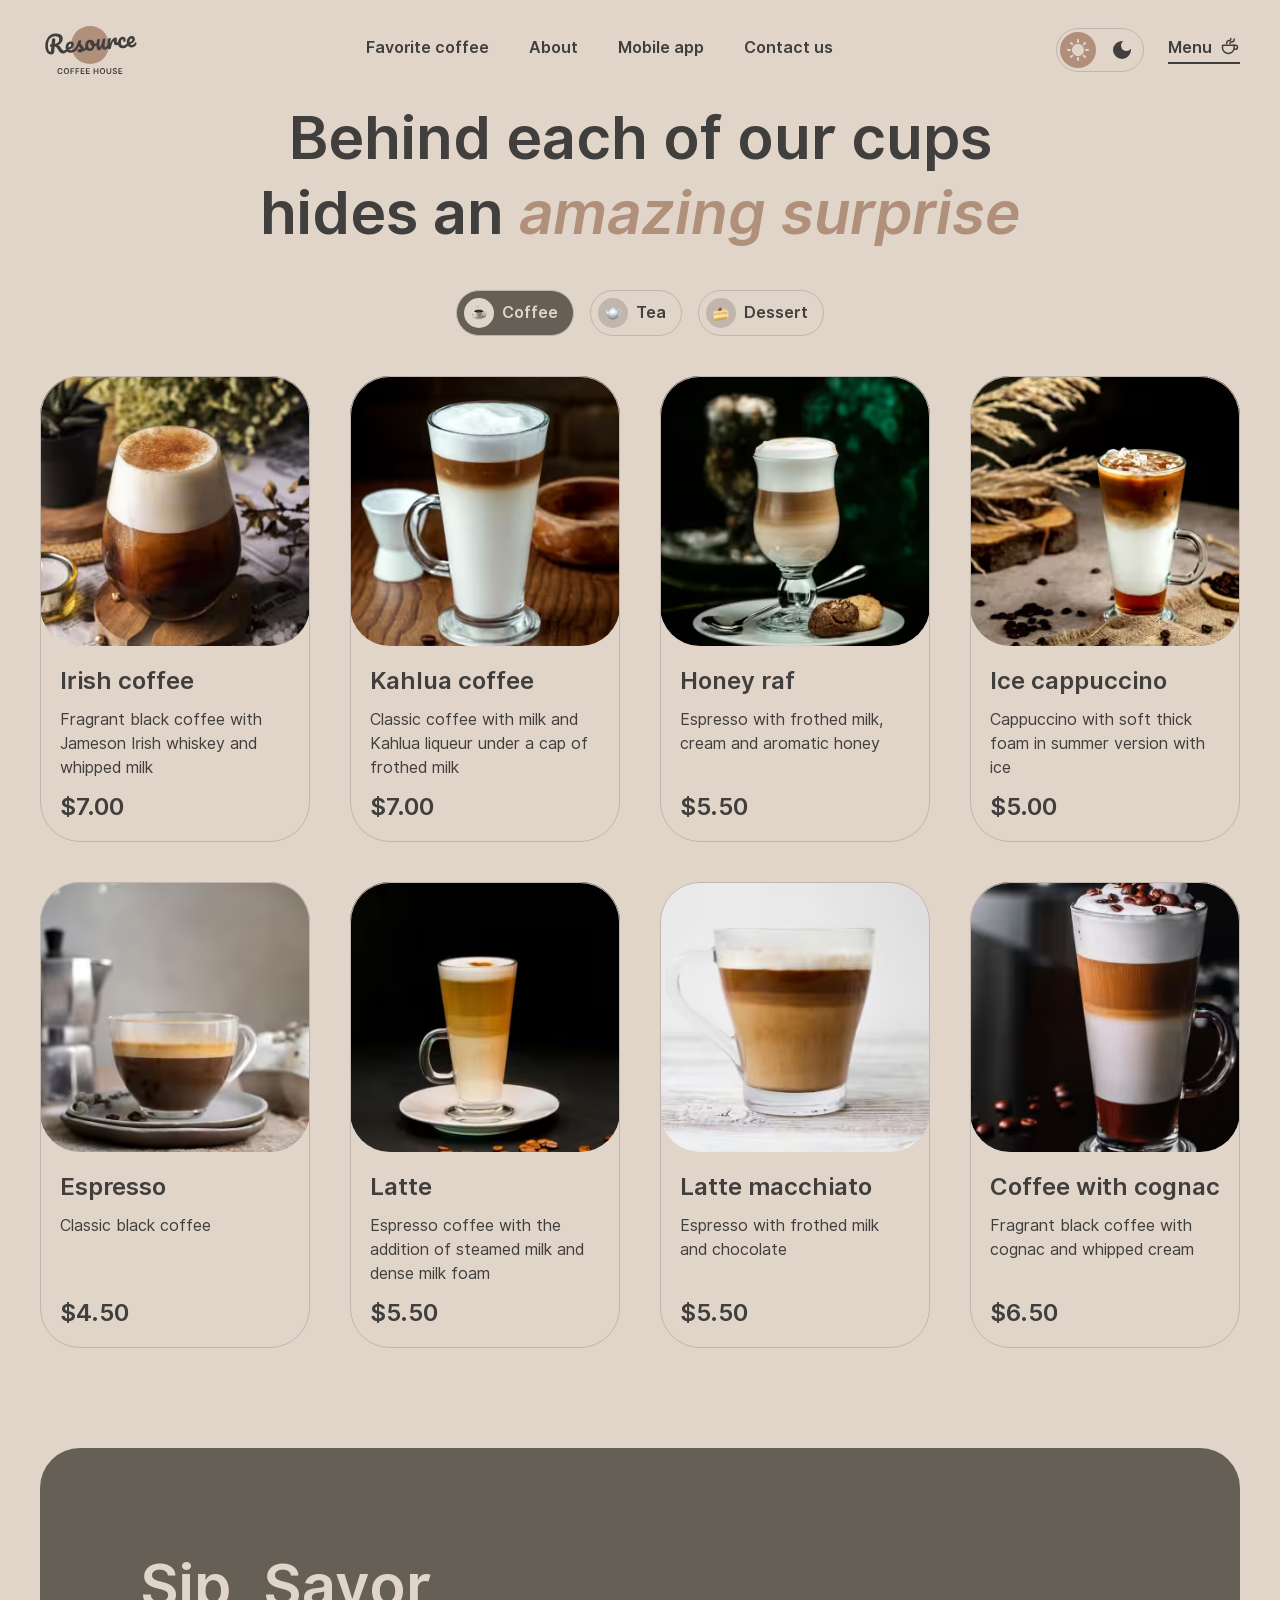
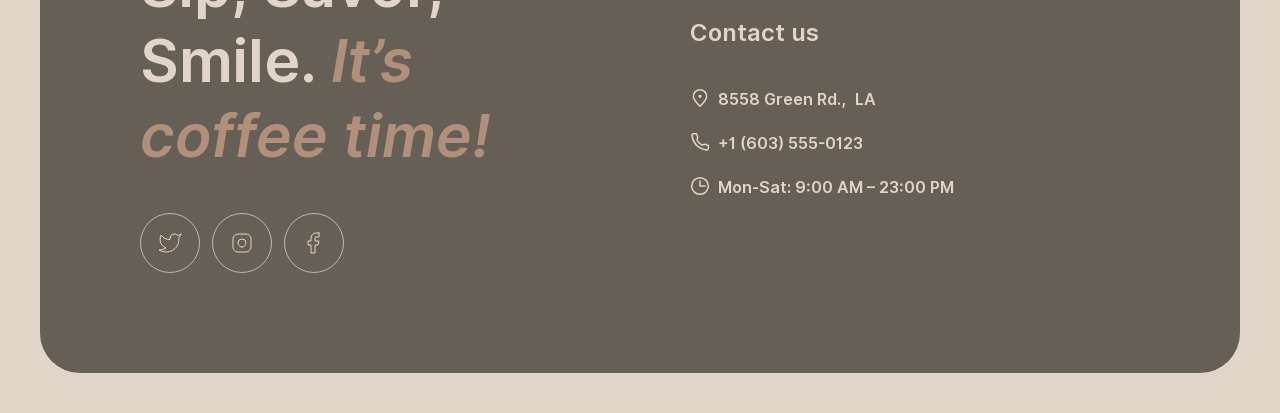
==== commit 806c7b5e: "feat: add dark-light theme" ====
--- a/coffee-house/menu.html
+++ b/coffee-house/menu.html
@@ -1,19 +1,39 @@
 <!doctype html>
-<html class="page" lang="en">
+<html class="page" lang="en" data-theme="light">
   <head>
     <meta charset="UTF-8">
     <meta name="viewport" content="width=device-width, initial-scale=1.0">
     <title>Coffee House</title>
     <link rel="icon" href="images/favicon.svg" type="image/svg+xml">
     <link href="styles/main.css" rel="stylesheet">
+    <script>
+      if (localStorage.getItem("colorTheme")) {
+        document.documentElement.dataset.theme = localStorage.getItem("colorTheme");
+      }
+    </script>
   </head>
-  <body class="page__body">
+  <body class="page__body body-js">
     <header class="page__header header">
       <a class="header__logo header-logo" href="index" aria-label="Home">
         <svg class="header-logo__icon" width="100" height="60" aria-hidden="true">
           <use href="images/sprite.svg#logo" />
         </svg>
       </a>
+            
+      <div class="header__theme header-theme">
+        <input class="header-theme__input visually-hidden header-theme-input-js" type="radio" name="switch-theme" id="switch-theme-light" data-theme="light" checked>
+        <label class="header-theme__label" for="switch-theme-light">
+          <svg class="header-theme__icon" width="22" height="22">
+            <use href="images/sprite.svg#sun" />
+          </svg>
+        </label>
+        <input class="header-theme__input visually-hidden header-theme-input-js" type="radio" name="switch-theme" id="switch-theme-dark" data-theme="dark">
+        <label class="header-theme__label" for="switch-theme-dark">
+          <svg class="header-theme__icon" width="18" height="18">
+            <use href="images/sprite.svg#moon" />
+          </svg>
+        </label>
+      </div>
 
       <button class="header__button button button--theme-icon-dark button--size-s" type="button" title="Open menu">
         <svg class="button__icon" width="18" height="10" aria-hidden="true">
@@ -235,5 +255,6 @@
         </div>
       </div>
     </footer>
+    <script src="scripts/common.js"></script>
   </body>
 </html>
--- a/coffee-house/styles/main.css
+++ b/coffee-house/styles/main.css
@@ -314,10 +314,21 @@
   --text-accent: #B0907A;
   --background-body: #E1D4C9;
   --background-container: #665F55;
-  --background-backdrop: rgba(64, 63, 61, 0.80);
+  --background-backdrop: rgba(64, 63, 61, 0.8);
   --border-light: #C1B6AD;
   --border-dark: #665F55;
-  --font: "Inter", sans-serif;
+  --font: 'Inter', sans-serif;
+}
+
+html[data-theme=dark] {
+  --text-dark: #E1D4C9;
+  --text-light: #E1D4C9;
+  --text-accent: #B0907A;
+  --background-body: #292826;
+  --background-container: #403F3D;
+  --background-backdrop: rgba(41, 40, 38, 0.8);
+  --border-light: #665F55;
+  --border-dark: #C1B6AD;
 }
 
 @font-face {
@@ -583,7 +594,7 @@
 .tab__label--icon-coffee::before, .tab__label--icon-tea::before, .tab__label--icon-dessert::before {
   background-image: url("../images/tabs/menu-sprite.png");
 }
-@media (-webkit-min-device-pixel-ratio: 2), (min-resolution: 2dppx) {
+@media (min-resolution: 2dppx) {
   .tab__label--icon-coffee::before, .tab__label--icon-tea::before, .tab__label--icon-dessert::before {
     background-image: url("../images/tabs/menu-sprite-2x.png");
     background-size: auto 30px;
@@ -597,6 +608,7 @@
 }
 
 .header {
+  position: relative;
   display: flex;
   justify-content: space-between;
   align-items: center;
@@ -608,10 +620,26 @@
     gap: 36px;
   }
 }
+@media (max-width: 768px) {
+  .header {
+    gap: 24px;
+  }
+}
 @media (max-width: 767px) {
   .header {
     padding-right: 16px;
     padding-left: 16px;
+    gap: 12px;
+  }
+}
+.header__theme {
+  position: absolute;
+  right: 136px;
+}
+@media (max-width: 768px) {
+  .header__theme {
+    position: static;
+    margin-left: auto;
   }
 }
 .header__button {
@@ -641,6 +669,52 @@
   vertical-align: middle;
 }
 
+.header-theme {
+  display: flex;
+  gap: 8px;
+  border-radius: 50px;
+  border: 1px solid var(--border-light);
+  padding: 3px;
+}
+@media (max-width: 768px) {
+  .header-theme {
+    padding-top: 5px;
+    padding-bottom: 5px;
+  }
+}
+@media (hover: hover) {
+  .header-theme__input:not(.header-theme__input:checked) + .header-theme__label {
+    cursor: pointer;
+  }
+  .header-theme__input:not(.header-theme__input:checked) + .header-theme__label:hover {
+    color: var(--text-light);
+    background-color: var(--background-container);
+  }
+}
+.header-theme__input:checked + .header-theme__label {
+  background-color: var(--text-accent);
+  color: var(--text-light);
+}
+.header-theme__label {
+  width: 36px;
+  height: 36px;
+  border: none;
+  padding: 0;
+  display: flex;
+  align-items: center;
+  justify-content: center;
+  border-radius: 50%;
+  color: inherit;
+  background-color: transparent;
+  transition: background-color 0.2s, color 0.2s;
+}
+@media (max-width: 768px) {
+  .header-theme__label {
+    width: 44px;
+    height: 40px;
+  }
+}
+
 @media (max-width: 768px) {
   .header-nav {
     visibility: hidden;
@@ -651,6 +725,8 @@
 .header-nav__list {
   left: 100%;
   display: flex;
+  align-items: center;
+  text-align: center;
   padding-left: 0;
   margin-top: 0;
   margin-bottom: 0;
@@ -659,7 +735,7 @@
 }
 @media (max-width: 1024px) {
   .header-nav__list {
-    gap: 36px;
+    gap: 32px;
   }
 }
 @media (max-width: 768px) {
@@ -693,6 +769,7 @@
 }
 .header-nav__item:last-child {
   margin-left: auto;
+  padding-left: 110px;
 }
 @media (max-width: 768px) {
   .header-nav__item:first-child {
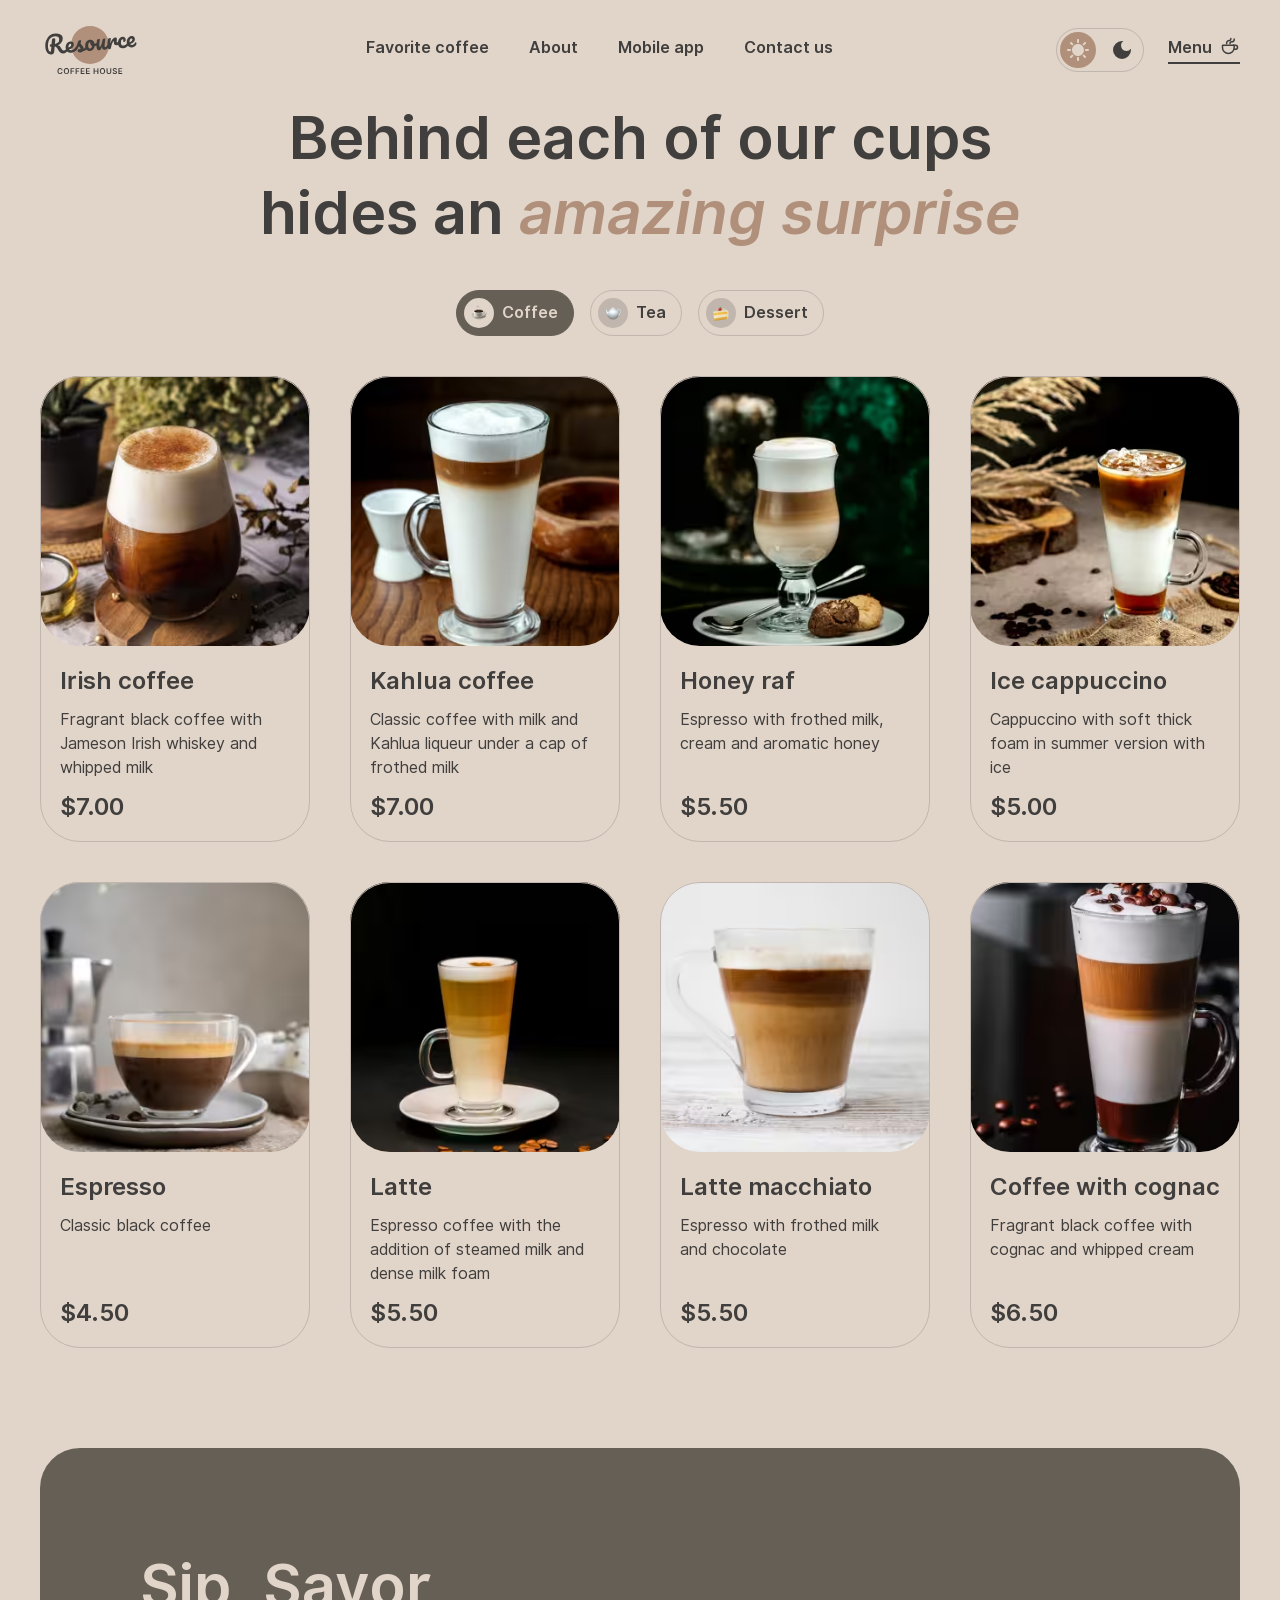
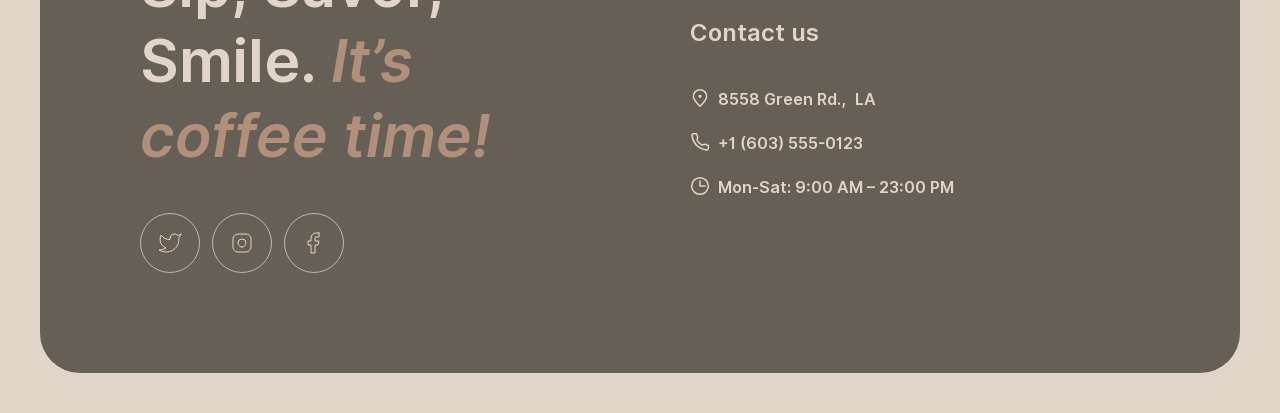
==== commit bafd4b44: "Merge pull request #7 from JohnEVgit/landing-page-part-2 Landing Page. Часть 2: Функциональность" ====
--- a/coffee-house/menu.html
+++ b/coffee-house/menu.html
@@ -1,260 +1,156 @@
 <!doctype html>
 <html class="page" lang="en" data-theme="light">
-  <head>
-    <meta charset="UTF-8">
-    <meta name="viewport" content="width=device-width, initial-scale=1.0">
-    <title>Coffee House</title>
-    <link rel="icon" href="images/favicon.svg" type="image/svg+xml">
-    <link href="styles/main.css" rel="stylesheet">
-    <script>
-      if (localStorage.getItem("colorTheme")) {
-        document.documentElement.dataset.theme = localStorage.getItem("colorTheme");
-      }
-    </script>
-  </head>
-  <body class="page__body body-js">
-    <header class="page__header header">
-      <a class="header__logo header-logo" href="index" aria-label="Home">
-        <svg class="header-logo__icon" width="100" height="60" aria-hidden="true">
-          <use href="images/sprite.svg#logo" />
+<head>
+  <meta charset="UTF-8">
+  <meta name="viewport" content="width=device-width, initial-scale=1.0">
+  <title>Coffee House</title>
+  <link rel="icon" href="images/favicon.svg" type="image/svg+xml">
+  <link href="styles/main.css" rel="stylesheet">
+  <script>
+    if (localStorage.getItem("colorTheme")) {
+      document.documentElement.dataset.theme = localStorage.getItem("colorTheme");
+    }
+  </script>
+</head>
+<body class="page__body body-js">
+  <header class="page__header header">
+    <a class="header__logo header-logo" href="index" aria-label="Home">
+      <svg class="header-logo__icon" width="100" height="60" aria-hidden="true">
+        <use href="images/sprite.svg#logo" />
+      </svg>
+    </a>
+          
+    <div class="header__theme header-theme">
+      <input class="header-theme__input visually-hidden header-theme-input-js" type="radio" name="switch-theme" id="switch-theme-light" data-theme="light" checked>
+      <label class="header-theme__label" for="switch-theme-light" title="Switch to light theme">
+        <svg class="header-theme__icon" width="22" height="22" aria-hidden="true">
+          <use href="images/sprite.svg#sun" />
         </svg>
-      </a>
-            
-      <div class="header__theme header-theme">
-        <input class="header-theme__input visually-hidden header-theme-input-js" type="radio" name="switch-theme" id="switch-theme-light" data-theme="light" checked>
-        <label class="header-theme__label" for="switch-theme-light">
-          <svg class="header-theme__icon" width="22" height="22">
-            <use href="images/sprite.svg#sun" />
-          </svg>
-        </label>
-        <input class="header-theme__input visually-hidden header-theme-input-js" type="radio" name="switch-theme" id="switch-theme-dark" data-theme="dark">
-        <label class="header-theme__label" for="switch-theme-dark">
-          <svg class="header-theme__icon" width="18" height="18">
-            <use href="images/sprite.svg#moon" />
-          </svg>
-        </label>
-      </div>
+      </label>
+      <input class="header-theme__input visually-hidden header-theme-input-js" type="radio" name="switch-theme" id="switch-theme-dark" data-theme="dark">
+      <label class="header-theme__label" for="switch-theme-dark" title="Switch to dark theme">
+        <svg class="header-theme__icon" width="18" height="18" aria-hidden="true">
+          <use href="images/sprite.svg#moon" />
+        </svg>
+      </label>
+    </div>
 
-      <button class="header__button button button--theme-icon-dark button--size-s" type="button" title="Open menu">
-        <svg class="button__icon" width="18" height="10" aria-hidden="true">
-          <use href="images/sprite.svg#burger" />
+    <button
+      class="header__button button button--theme-icon-dark button--size-s button--nav-toggle header-nav-toggle-button-js"
+      type="button" title="Toggle menu"></button>
+
+    <nav class="header__nav header-nav header-nav-js">
+      <ul class="header-nav__list header-nav-list-js">
+        <li class="header-nav__item">
+          <a class="header-nav__link" href="index#section-favorite-coffee">Favorite coffee</a>
+        </li>
+        <li class="header-nav__item">
+          <a class="header-nav__link" href="index#section-about">About</a>
+        </li>
+        <li class="header-nav__item">
+          <a class="header-nav__link" href="index#section-mobile-app">Mobile app</a>
+        </li>
+        <li class="header-nav__item">
+          <a class="header-nav__link" href="#section-contact-us">Contact us</a>
+        </li>
+        <li class="header-nav__item">
+          <a class="header-nav__link header-nav__link--is-active">Menu
+            <svg class="header-nav__icon" width="20" height="20" aria-hidden="true">
+              <use href="images/sprite.svg#coffee-cup" />
+            </svg>
+          </a>
+        </li>
+      </ul>
+    </nav>
+  </header>
+
+  <main class="page__main">
+    <section class="page__menu menu">
+      <h1 class="menu__title title title--size-m">Behind each of our cups hides an
+        <i class="title--highlight">amazing surprise</i>
+      </h1>
+      <ul class="menu__tabs">
+        <li class="menu__tab tab">
+          <input class="tab__input visually-hidden menu-tab-js" type="radio" name="menu-tab" id="menu-tab-coffee"
+            data-category="coffee" checked>
+          <label class="tab__label tab__label--icon-coffee" for="menu-tab-coffee">Coffee</label>
+        </li>
+        <li class="menu__tab tab">
+          <input class="tab__input visually-hidden menu-tab-js" type="radio" name="menu-tab" id="menu-tab-tea"
+            data-category="tea">
+          <label class="tab__label tab__label--icon-tea" for="menu-tab-tea">Tea</label>
+        </li>
+        <li class="menu__tab tab">
+          <input class="tab__input visually-hidden menu-tab-js" type="radio" name="menu-tab" id="menu-tab-dessert"
+            data-category="dessert">
+          <label class="tab__label tab__label--icon-dessert" for="menu-tab-dessert">Dessert</label>
+        </li>
+      </ul>
+
+      <div class="menu__grid menu-grid-js"></div>
+
+      <button class="menu__more button button--theme-icon-dark button--size-m menu-more-button-js" type="button"
+        title="Previous slide">
+        <svg class="button__icon" width="24" height="24" aria-hidden="true">
+          <use href="images/sprite.svg#refresh" />
         </svg>
       </button>
+    </section>
+  </main>
 
-      <nav class="header__nav header-nav">
-        <ul class="header-nav__list">
-          <li class="header-nav__item">
-            <a class="header-nav__link" href="index#section-favorite-coffee">Favorite coffee</a>
-          </li>
-          <li class="header-nav__item">
-            <a class="header-nav__link" href="index#section-about">About</a>
-          </li>
-          <li class="header-nav__item">
-            <a class="header-nav__link" href="index#section-mobile-app">Mobile app</a>
-          </li>
-          <li class="header-nav__item">
-            <a class="header-nav__link" href="#section-contact-us">Contact us</a>
-          </li>
+  <dialog class="page__popup popup popup-js"></dialog>
 
-          <li class="header-nav__item">
-            <a class="header-nav__link header-nav__link--is-active">Menu
-              <svg class="header-nav__icon" width="20" height="20" aria-hidden="true">
-                <use href="images/sprite.svg#coffee-cup" />
-              </svg>
-            </a>
-          </li>
-        </ul>
-      </nav>
-    </header>
-
-    <main class="page__main">
-      <section class="page__menu menu">
-        <h1 class="menu__title title title--size-m">Behind each of our cups hides an 
-          <i class="title--highlight">amazing surprise</i>
-        </h1>
-        <ul class="menu__tabs">
-          <li class="menu__tab tab">
-            <input class="tab__input visually-hidden" type="radio" name="menu-tab" id="menu-tab-coffee" checked>
-            <label class="tab__label tab__label--icon-coffee" for="menu-tab-coffee">Coffee</label>
-          </li>
-          <li class="menu__tab tab">
-            <input class="tab__input visually-hidden" type="radio" name="menu-tab" id="menu-tab-tea">
-            <label class="tab__label tab__label--icon-tea" for="menu-tab-tea">Tea</label>
-          </li>
-          <li class="menu__tab tab">
-            <input class="tab__input visually-hidden" type="radio" name="menu-tab" id="menu-tab-dessert">
-            <label class="tab__label tab__label--icon-dessert" for="menu-tab-dessert">Dessert</label>
-          </li>
-        </ul>
-
-        <div class="menu__grid">
-          <div class="menu__item menu-item" tabindex="0">
-            <picture class="menu-item__picture">
-              <source srcset="images/menu/coffee/coffee-1.avif 1x, images/menu/coffee/coffee-1-2x.avif 2x" type="image/avif">
-              <source srcset="images/menu/coffee/coffee-1.webp 1x, images/menu/coffee/coffee-1-2x.webp 2x" type="image/webp">
-              <img class="menu-item__img" src="images/menu/coffee/coffee-1.jpg" alt="Irish coffee" width="340" height="340"
-                srcset="images/menu/coffee/coffee-1.jpg 1x, images/menu/coffee/coffee-1-2x.jpg 2x">
-            </picture>
-            <div class="menu-item__info">
-              <h3 class="menu-item__title">Irish coffee</h3>
-              <p class="menu-item__text">Fragrant black coffee with Jameson Irish whiskey and whipped milk</p>
-              <p class="menu-item__price">$7.00</p>
-            </div>
-          </div>
-
-          <div class="menu__item menu-item" tabindex="0">
-            <picture class="menu-item__picture">
-              <source srcset="images/menu/coffee/coffee-2.avif 1x, images/menu/coffee/coffee-2-2x.avif 2x" type="image/avif">
-              <source srcset="images/menu/coffee/coffee-2.webp 1x, images/menu/coffee/coffee-2-2x.webp 2x" type="image/webp">
-              <img class="menu-item__img" src="images/menu/coffee/coffee-2.jpg" alt="Kahlua coffee" width="340" height="340"
-                srcset="images/menu/coffee/coffee-2.jpg 1x, images/menu/coffee/coffee-2-2x.jpg 2x">
-            </picture>
-            <div class="menu-item__info">
-              <h3 class="menu-item__title">Kahlua coffee</h3>
-              <p class="menu-item__text">Classic coffee with milk and Kahlua liqueur under a cap of frothed milk</p>
-              <p class="menu-item__price">$7.00</p>
-            </div>
-          </div>
-
-          <div class="menu__item menu-item" tabindex="0">
-            <picture class="menu-item__picture">
-              <source srcset="images/menu/coffee/coffee-3.avif 1x, images/menu/coffee/coffee-3-2x.avif 2x" type="image/avif">
-              <source srcset="images/menu/coffee/coffee-3.webp 1x, images/menu/coffee/coffee-3-2x.webp 2x" type="image/webp">
-              <img class="menu-item__img" src="images/menu/coffee/coffee-3.jpg" alt="Honey raf" width="340" height="340"
-                srcset="images/menu/coffee/coffee-3.jpg 1x, images/menu/coffee/coffee-3-2x.jpg 2x">
-            </picture>
-            <div class="menu-item__info">
-              <h3 class="menu-item__title">Honey raf</h3>
-              <p class="menu-item__text">Espresso with frothed milk, cream and aromatic honey</p>
-              <p class="menu-item__price">$5.50</p>
-            </div>
-          </div>
-
-          <div class="menu__item menu-item" tabindex="0">
-            <picture class="menu-item__picture">
-              <source srcset="images/menu/coffee/coffee-4.avif 1x, images/menu/coffee/coffee-4-2x.avif 2x" type="image/avif">
-              <source srcset="images/menu/coffee/coffee-4.webp 1x, images/menu/coffee/coffee-4-2x.webp 2x" type="image/webp">
-              <img class="menu-item__img" src="images/menu/coffee/coffee-4.jpg" alt="Ice cappuccino" width="340" height="340"
-                srcset="images/menu/coffee/coffee-4.jpg 1x, images/menu/coffee/coffee-4-2x.jpg 2x">
-            </picture>
-            <div class="menu-item__info">
-              <h3 class="menu-item__title">Ice cappuccino</h3>
-              <p class="menu-item__text">Cappuccino with soft thick foam in summer version with ice</p>
-              <p class="menu-item__price">$5.00</p>
-            </div>
-          </div>
-
-          <div class="menu__item menu-item menu-item--hide-mobile" tabindex="0">
-            <picture class="menu-item__picture">
-              <source srcset="images/menu/coffee/coffee-5.avif 1x, images/menu/coffee/coffee-5-2x.avif 2x" type="image/avif">
-              <source srcset="images/menu/coffee/coffee-5.webp 1x, images/menu/coffee/coffee-5-2x.webp 2x" type="image/webp">
-              <img class="menu-item__img" src="images/menu/coffee/coffee-5.jpg" alt="Espresso" width="340" height="340"
-                srcset="images/menu/coffee/coffee-5.jpg 1x, images/menu/coffee/coffee-5-2x.jpg 2x">
-            </picture>
-            <div class="menu-item__info">
-              <h3 class="menu-item__title">Espresso</h3>
-              <p class="menu-item__text">Classic black coffee</p>
-              <p class="menu-item__price">$4.50</p>
-            </div>
-          </div>
-
-          <div class="menu__item menu-item menu-item--hide-mobile" tabindex="0">
-            <picture class="menu-item__picture">
-              <source srcset="images/menu/coffee/coffee-6.avif 1x, images/menu/coffee/coffee-6-2x.avif 2x" type="image/avif">
-              <source srcset="images/menu/coffee/coffee-6.webp 1x, images/menu/coffee/coffee-6-2x.webp 2x" type="image/webp">
-              <img class="menu-item__img" src="images/menu/coffee/coffee-6.jpg" alt="Latte" width="340" height="340"
-                srcset="images/menu/coffee/coffee-6.jpg 1x, images/menu/coffee/coffee-6-2x.jpg 2x">
-            </picture>
-            <div class="menu-item__info">
-              <h3 class="menu-item__title">Latte</h3>
-              <p class="menu-item__text">Espresso coffee with the addition of steamed milk and dense milk foam</p>
-              <p class="menu-item__price">$5.50</p>
-            </div>
-          </div>
-
-          <div class="menu__item menu-item menu-item--hide-mobile" tabindex="0">
-            <picture class="menu-item__picture">
-              <source srcset="images/menu/coffee/coffee-7.avif 1x, images/menu/coffee/coffee-7-2x.avif 2x" type="image/avif">
-              <source srcset="images/menu/coffee/coffee-7.webp 1x, images/menu/coffee/coffee-7-2x.webp 2x" type="image/webp">
-              <img class="menu-item__img" src="images/menu/coffee/coffee-7.jpg" alt="Latte macchiato" width="340" height="340"
-                srcset="images/menu/coffee/coffee-7.jpg 1x, images/menu/coffee/coffee-7-2x.jpg 2x">
-            </picture>
-            <div class="menu-item__info">
-              <h3 class="menu-item__title">Latte macchiato</h3>
-              <p class="menu-item__text">Espresso with frothed milk and chocolate</p>
-              <p class="menu-item__price">$5.50</p>
-            </div>
-          </div>
-
-          <div class="menu__item menu-item menu-item--hide-mobile" tabindex="0">
-            <picture class="menu-item__picture">
-              <source srcset="images/menu/coffee/coffee-8.avif 1x, images/menu/coffee/coffee-8-2x.avif 2x" type="image/avif">
-              <source srcset="images/menu/coffee/coffee-8.webp 1x, images/menu/coffee/coffee-8-2x.webp 2x" type="image/webp">
-              <img class="menu-item__img" src="images/menu/coffee/coffee-8.jpg" alt="Coffee with cognac" width="340" height="340"
-                srcset="images/menu/coffee/coffee-8.jpg 1x, images/menu/coffee/coffee-8-2x.jpg 2x">
-            </picture>
-            <div class="menu-item__info">
-              <h3 class="menu-item__title">Coffee with cognac</h3>
-              <p class="menu-item__text">Fragrant black coffee with cognac and whipped cream</p>
-              <p class="menu-item__price">$6.50</p>
-            </div>
-          </div>
-        </div>
-
-        <button class="menu__more button button--theme-icon-dark button--size-m" type="button" title="Previous slide">
-          <svg class="button__icon" width="24" height="24" aria-hidden="true">
-            <use href="images/sprite.svg#refresh" />
-          </svg>
-        </button>
-      </section>
-    </main>
-
-    <footer class="page__footer footer" id="section-contact-us">
-      <div class="footer__wrapper">
-        <div class="footer__col">
-          <h2 class="footer__title title title--size-m">Sip, Savor, Smile.
-            <i class="title--highlight">It’s coffee time!</i>
-          </h2>
-          <div class="footer__socials">
-            <a class="footer__button button button--theme-icon-light button--size-m" href="#" title="Twitter" target="_blank">
-              <svg class="button__icon" width="24" height="24" aria-hidden="true">
-                <use href="images/sprite.svg#twitter" />
-              </svg>
-            </a>
-            <a class="footer__button button button--theme-icon-light button--size-m" href="#" title="Instagram" target="_blank">
-              <svg class="button__icon" width="24" height="24" aria-hidden="true">
-                <use href="images/sprite.svg#instagram" />
-              </svg>
-            </a>
-            <a class="footer__button button button--theme-icon-light button--size-m" href="#" title="Facebook" target="_blank">
-              <svg class="button__icon" width="24" height="24" aria-hidden="true">
-                <use href="images/sprite.svg#facebook" />
-              </svg>
-            </a>
-          </div>
-        </div>
-        <div class="footer__col footer-contacts">
-          <h3 class="footer-contacts__title">Contact us</h3>
-          <div class="footer-contacts__list">
-            <a class="footer-contacts__link" href="https://www.google.com/maps/place/GREEN+ROAD+SOLAR/@34.1634632,-118.3166475,14z/data=!4m6!3m5!1s0x80c2c15433e7f6f9:0xddedaf68bfef64a3!8m2!3d34.1681781!4d-118.2956104!16s%2Fg%2F11h_1gchy1?hl=en&entry=ttu" target="_blank">
-              <svg class="footer-contacts__icon" width="20" height="20" aria-hidden="true">
-                <use href="images/sprite.svg#pin" />
-              </svg>
-              8558 Green Rd., LA</a>
-            <a class="footer-contacts__link" href="tel:+16035550123">
-              <svg class="footer-contacts__icon" width="20" height="20" aria-hidden="true">
-                <use href="images/sprite.svg#phone" />
-              </svg>
-              +1 (603) 555-0123</a>
-            <p class="footer-contacts__text">
-              <svg class="footer-contacts__icon" width="20" height="20" aria-hidden="true">
-                <use href="images/sprite.svg#clock" />
-              </svg>
-              Mon-Sat: 9:00 AM – 23:00 PM</p>
-          </div>
+  <footer class="page__footer footer" id="section-contact-us">
+    <div class="footer__wrapper">
+      <div class="footer__col">
+        <h2 class="footer__title title title--size-m">Sip, Savor, Smile.
+          <i class="title--highlight">It’s coffee time!</i>
+        </h2>
+        <div class="footer__socials">
+          <a class="footer__button button button--theme-icon-light button--size-m" href="http://twitter.com" title="Twitter" target="_blank">
+            <svg class="button__icon" width="24" height="24" aria-hidden="true">
+              <use href="images/sprite.svg#twitter" />
+            </svg>
+          </a>
+          <a class="footer__button button button--theme-icon-light button--size-m" href="https://www.instagram.com/" title="Instagram" target="_blank">
+            <svg class="button__icon" width="24" height="24" aria-hidden="true">
+              <use href="images/sprite.svg#instagram" />
+            </svg>
+          </a>
+          <a class="footer__button button button--theme-icon-light button--size-m" href="https://www.facebook.com/" title="Facebook" target="_blank">
+            <svg class="button__icon" width="24" height="24" aria-hidden="true">
+              <use href="images/sprite.svg#facebook" />
+            </svg>
+          </a>
         </div>
       </div>
-    </footer>
-    <script src="scripts/common.js"></script>
-  </body>
-</html>
+      <div class="footer__col footer-contacts">
+        <h3 class="footer-contacts__title">Contact us</h3>
+        <div class="footer-contacts__list">
+          <a class="footer-contacts__link"
+            href="https://www.google.com/maps/place/GREEN+ROAD+SOLAR/@34.1634632,-118.3166475,14z/data=!4m6!3m5!1s0x80c2c15433e7f6f9:0xddedaf68bfef64a3!8m2!3d34.1681781!4d-118.2956104!16s%2Fg%2F11h_1gchy1?hl=en&entry=ttu"
+            target="_blank">
+            <svg class="footer-contacts__icon" width="20" height="20" aria-hidden="true">
+              <use href="images/sprite.svg#pin" />
+            </svg>
+            8558 Green Rd., LA</a>
+          <a class="footer-contacts__link" href="tel:+16035550123">
+            <svg class="footer-contacts__icon" width="20" height="20" aria-hidden="true">
+              <use href="images/sprite.svg#phone" />
+            </svg>
+            +1 (603) 555-0123</a>
+          <p class="footer-contacts__text">
+            <svg class="footer-contacts__icon" width="20" height="20" aria-hidden="true">
+              <use href="images/sprite.svg#clock" />
+            </svg>
+            Mon-Sat: 9:00 AM – 23:00 PM
+          </p>
+        </div>
+      </div>
+    </div>
+  </footer>
+  <script src="scripts/common.js"></script>
+  <script src="scripts/menu.js"></script>
+</body>
+
+</html>
--- a/coffee-house/styles/main.css
+++ b/coffee-house/styles/main.css
@@ -351,6 +351,34 @@
   font-weight: normal;
   font-style: normal;
   font-display: swap;
+}
+@keyframes fade-in {
+  0% {
+    opacity: 0;
+    display: none;
+  }
+  100% {
+    opacity: 1;
+    display: block;
+  }
+}
+@keyframes fade-out {
+  0% {
+    opacity: 1;
+    display: block;
+  }
+  100% {
+    opacity: 0;
+    display: none;
+  }
+}
+@keyframes backdrop-fade-in {
+  0% {
+    background-color: transparent;
+  }
+  100% {
+    background-color: rgba(64, 63, 61, 0.8);
+  }
 }
 *,
 ::before,
@@ -397,6 +425,14 @@
   background-color: var(--background-body);
   color: var(--text-dark);
 }
+@media (max-width: 768px) {
+  .page__body--is-tablet-fixed {
+    overflow: hidden;
+  }
+}
+.page__body--is-fixed {
+  overflow: hidden;
+}
 .page__header, .page__main, .page__footer {
   width: 100%;
   max-width: 1440px;
@@ -486,6 +522,19 @@
     transition: opacity 0.2s 0.2s, width 0.2s, margin-left 0.2s;
   }
 }
+.button--theme-secondary {
+  min-height: 44px;
+  padding: 8px 24px;
+  background-color: transparent;
+  transition: background-color 0.2s, color 0.2s;
+  border: 1px solid var(--border-dark);
+}
+@media (hover: hover) {
+  .button--theme-secondary:hover {
+    background-color: var(--background-container);
+    color: var(--text-light);
+  }
+}
 .button--theme-icon-dark, .button--theme-icon-light {
   width: var(--theme-icon-button-size);
   height: var(--theme-icon-button-size);
@@ -541,8 +590,39 @@
     color: var(--text-light);
   }
 }
+.button--nav-toggle {
+  position: relative;
+}
+.button--nav-toggle::before, .button--nav-toggle::after {
+  content: "";
+  position: absolute;
+  width: 18px;
+  height: 2px;
+  left: 50%;
+  top: 50%;
+  transform: translate(-50%, -50%);
+  border-radius: 2px;
+  background-color: currentColor;
+  transition: transform 0.3s, margin-top 0.3s;
+}
+.button--nav-toggle::before {
+  margin-top: -4px;
+}
+.button--nav-toggle::after {
+  margin-top: 4px;
+}
+.button--nav-toggle.button--is-active::before, .button--nav-toggle.button--is-active::after {
+  margin-top: 0;
+}
+.button--nav-toggle.button--is-active::before {
+  transform: translate(-50%, -50%) rotate(45deg);
+}
+.button--nav-toggle.button--is-active::after {
+  transform: translate(-50%, -50%) rotate(-45deg);
+}
 
 .tab__input:checked + .tab__label {
+  border: 1px solid var(--border-dark);
   background-color: var(--background-container);
   color: var(--text-light);
 }
@@ -552,6 +632,7 @@
 }
 @media (hover: hover) {
   .tab__label:hover {
+    border: 1px solid var(--border-dark);
     background-color: var(--background-container);
     color: var(--text-light);
   }
@@ -576,7 +657,7 @@
   border-radius: 100px;
   font-weight: 600;
   line-height: 24px;
-  transition: background-color 0.2s, color 0.2s;
+  transition: border 0.2s, background-color 0.2s, color 0.2s;
 }
 .tab__label::before {
   content: attr(data-tab);
@@ -590,6 +671,7 @@
   transition: background-color 0.2s;
   background-color: var(--border-light);
   color: var(--text-dark);
+  text-transform: uppercase;
 }
 .tab__label--icon-coffee::before, .tab__label--icon-tea::before, .tab__label--icon-dessert::before {
   background-image: url("../images/tabs/menu-sprite.png");
@@ -618,6 +700,11 @@
 @media (max-width: 1024px) {
   .header {
     gap: 36px;
+  }
+}
+@media (max-width: 800px) {
+  .header {
+    gap: 32px;
   }
 }
 @media (max-width: 768px) {
@@ -655,7 +742,7 @@
 }
 @media (max-width: 768px) {
   .header__nav {
-    position: absolute;
+    position: fixed;
     top: 100px;
     right: 0;
     bottom: 0;
@@ -695,6 +782,10 @@
   background-color: var(--text-accent);
   color: var(--text-light);
 }
+.header-theme__input:focus-visible + .header-theme__label {
+  outline: 2px solid var(--text-accent);
+  outline-offset: 2px;
+}
 .header-theme__label {
   width: 36px;
   height: 36px;
@@ -721,6 +812,9 @@
     transition: visibility 0.3s;
     transition-property: visibility;
   }
+  .header-nav--is-active {
+    visibility: visible;
+  }
 }
 .header-nav__list {
   left: 100%;
@@ -734,6 +828,11 @@
   gap: 40px;
 }
 @media (max-width: 1024px) {
+  .header-nav__list {
+    gap: 32px;
+  }
+}
+@media (max-width: 800px) {
   .header-nav__list {
     gap: 32px;
   }
@@ -761,8 +860,10 @@
     gap: 56px;
   }
 }
-.header-nav__list--is-active {
-  transform: translateX(-100%);
+@media (max-width: 768px) {
+  .header-nav__list--is-active {
+    transform: translateX(-100%);
+  }
 }
 .header-nav__item:first-child {
   margin-left: auto;
@@ -778,6 +879,7 @@
   .header-nav__item:last-child {
     margin-top: 40px;
     margin-left: 0;
+    padding-left: 0;
   }
 }
 .header-nav__link {
@@ -864,6 +966,7 @@
   border-radius: 40px;
   -o-object-fit: cover;
      object-fit: cover;
+  background-color: var(--background-container);
 }
 .hero__info {
   max-width: 530px;
@@ -890,15 +993,21 @@
   margin-top: 0;
   margin-bottom: 40px;
 }
+.slider__outer {
+  position: relative;
+}
 .slider__inner {
   position: relative;
-}
-.slider__slides {
   margin-left: auto;
   margin-right: auto;
   max-width: 480px;
   overflow: hidden;
-  display: flex;
+  left: 0;
+  transition: left 0.2s;
+}
+.slider__slides {
+  display: flex;
+  transition: transform 0.3s;
 }
 .slider__slide {
   flex-shrink: 0;
@@ -932,44 +1041,52 @@
 }
 .slider__pagination {
   margin-top: 40px;
+}
+
+.slider-slide__img {
+  width: 100%;
+  height: auto;
+  display: block;
+  margin-bottom: 20px;
+}
+.slider-slide__title {
+  margin-top: 0;
+  margin-bottom: 16px;
+}
+.slider-slide__title, .slider-slide__price {
+  margin-top: 0;
+  font-size: 24px;
+  font-weight: 600;
+  line-height: 30px;
+}
+.slider-slide__description {
+  margin-top: 0;
+  margin-bottom: 16px;
+  line-height: 24px;
+}
+.slider-slide__price {
+  margin-bottom: 0;
+}
+
+.slider-pagination {
   display: flex;
   justify-content: center;
   gap: 12px;
 }
-.slider__page {
+.slider-pagination__page {
   width: 40px;
   height: 4px;
   border-radius: 100px;
   background-color: var(--border-light);
   transition: background-color 0.2s;
-}
-.slider__page--is-active {
+  overflow: hidden;
+}
+.slider-pagination__value {
+  display: block;
+  height: 4px;
+  border-radius: 100px;
   background-color: var(--border-dark);
-}
-
-.slider-slide__img {
-  width: 100%;
-  height: auto;
-  display: block;
-  margin-bottom: 20px;
-}
-.slider-slide__title {
-  margin-top: 0;
-  margin-bottom: 16px;
-}
-.slider-slide__title, .slider-slide__price {
-  margin-top: 0;
-  font-size: 24px;
-  font-weight: 600;
-  line-height: 30px;
-}
-.slider-slide__description {
-  margin-top: 0;
-  margin-bottom: 16px;
-  line-height: 24px;
-}
-.slider-slide__price {
-  margin-bottom: 0;
+  width: var(--slider-page-width, 0);
 }
 
 .about__title {
@@ -1135,14 +1252,12 @@
 }
 .menu__more {
   display: none;
-}
-@media (max-width: 768px) {
-  .menu__more {
-    margin-top: 40px;
-    display: flex;
-    margin-left: auto;
-    margin-right: auto;
-  }
+  margin-top: 40px;
+  margin-left: auto;
+  margin-right: auto;
+}
+.menu__more--is-active {
+  display: flex;
 }
 
 .menu-item {
@@ -1213,6 +1328,127 @@
   .menu-item:hover .menu-item__img {
     transform: scale(1);
   }
+}
+
+.popup {
+  position: fixed;
+  padding: 0;
+  border: none;
+  background: none;
+  width: 800px;
+  max-width: calc(100% - 80px);
+  max-height: calc(100% - 80px);
+  animation: fade-out 0.3s ease-out;
+  color: var(--text-dark);
+  border-radius: 40px;
+  top: 0;
+  bottom: 0;
+}
+@media (max-width: 520px) {
+  .popup {
+    max-width: calc(100% - 38px);
+    max-height: calc(100% - 38px);
+  }
+}
+.popup[open] {
+  animation: fade-in 0.3s ease-out;
+}
+.popup::backdrop {
+  background-color: rgba(64, 63, 61, 0.8);
+  animation: backdrop-fade-in 0.3s ease-out forwards;
+  cursor: pointer;
+}
+.popup__wrapper {
+  padding: 16px;
+  background: var(--background-body);
+  display: flex;
+  align-items: flex-start;
+  gap: 20px;
+  border-radius: 40px;
+}
+.popup__picture {
+  display: block;
+  border-radius: 40px;
+  overflow: hidden;
+  width: 310px;
+  flex-shrink: 0;
+}
+@media (max-width: 767px) {
+  .popup__picture {
+    display: none;
+  }
+}
+.popup__img {
+  display: block;
+  width: 100%;
+  height: auto;
+  transform: scale(1.1);
+  transition: transform 0.2s;
+  border-radius: 40px;
+}
+.popup__info {
+  display: flex;
+  flex-direction: column;
+  gap: 20px;
+}
+.popup__text {
+  display: flex;
+  flex-direction: column;
+  gap: 12px;
+}
+.popup__title {
+  margin-top: 0;
+  margin-bottom: 0;
+  font-size: 24px;
+  font-weight: 600;
+  line-height: 30px;
+}
+.popup__description {
+  margin-top: 0;
+  margin-bottom: 0;
+  line-height: 24px;
+}
+.popup__label {
+  margin-top: 0;
+  margin-bottom: 8px;
+  line-height: 24px;
+}
+.popup__tabs {
+  display: flex;
+  flex-wrap: wrap;
+  gap: 8px;
+  padding-left: 0;
+  margin-top: 0;
+  margin-bottom: 0;
+  list-style: none;
+}
+.popup__price {
+  display: flex;
+  justify-content: space-between;
+  gap: 20px;
+  margin-top: auto;
+  margin-bottom: 0;
+  font-size: 24px;
+  font-weight: 600;
+  line-height: 30px;
+}
+
+.popup-alert {
+  display: flex;
+  gap: 8px;
+  padding-top: 12px;
+  padding-bottom: 12px;
+  border-top: 1px solid var(--border-light);
+}
+.popup-alert__icon {
+  flex-shrink: 0;
+}
+.popup-alert__text {
+  margin-top: 0;
+  margin-bottom: 0;
+  font-size: 10px;
+  font-weight: 600;
+  line-height: 14px;
 }
 
 .footer {
